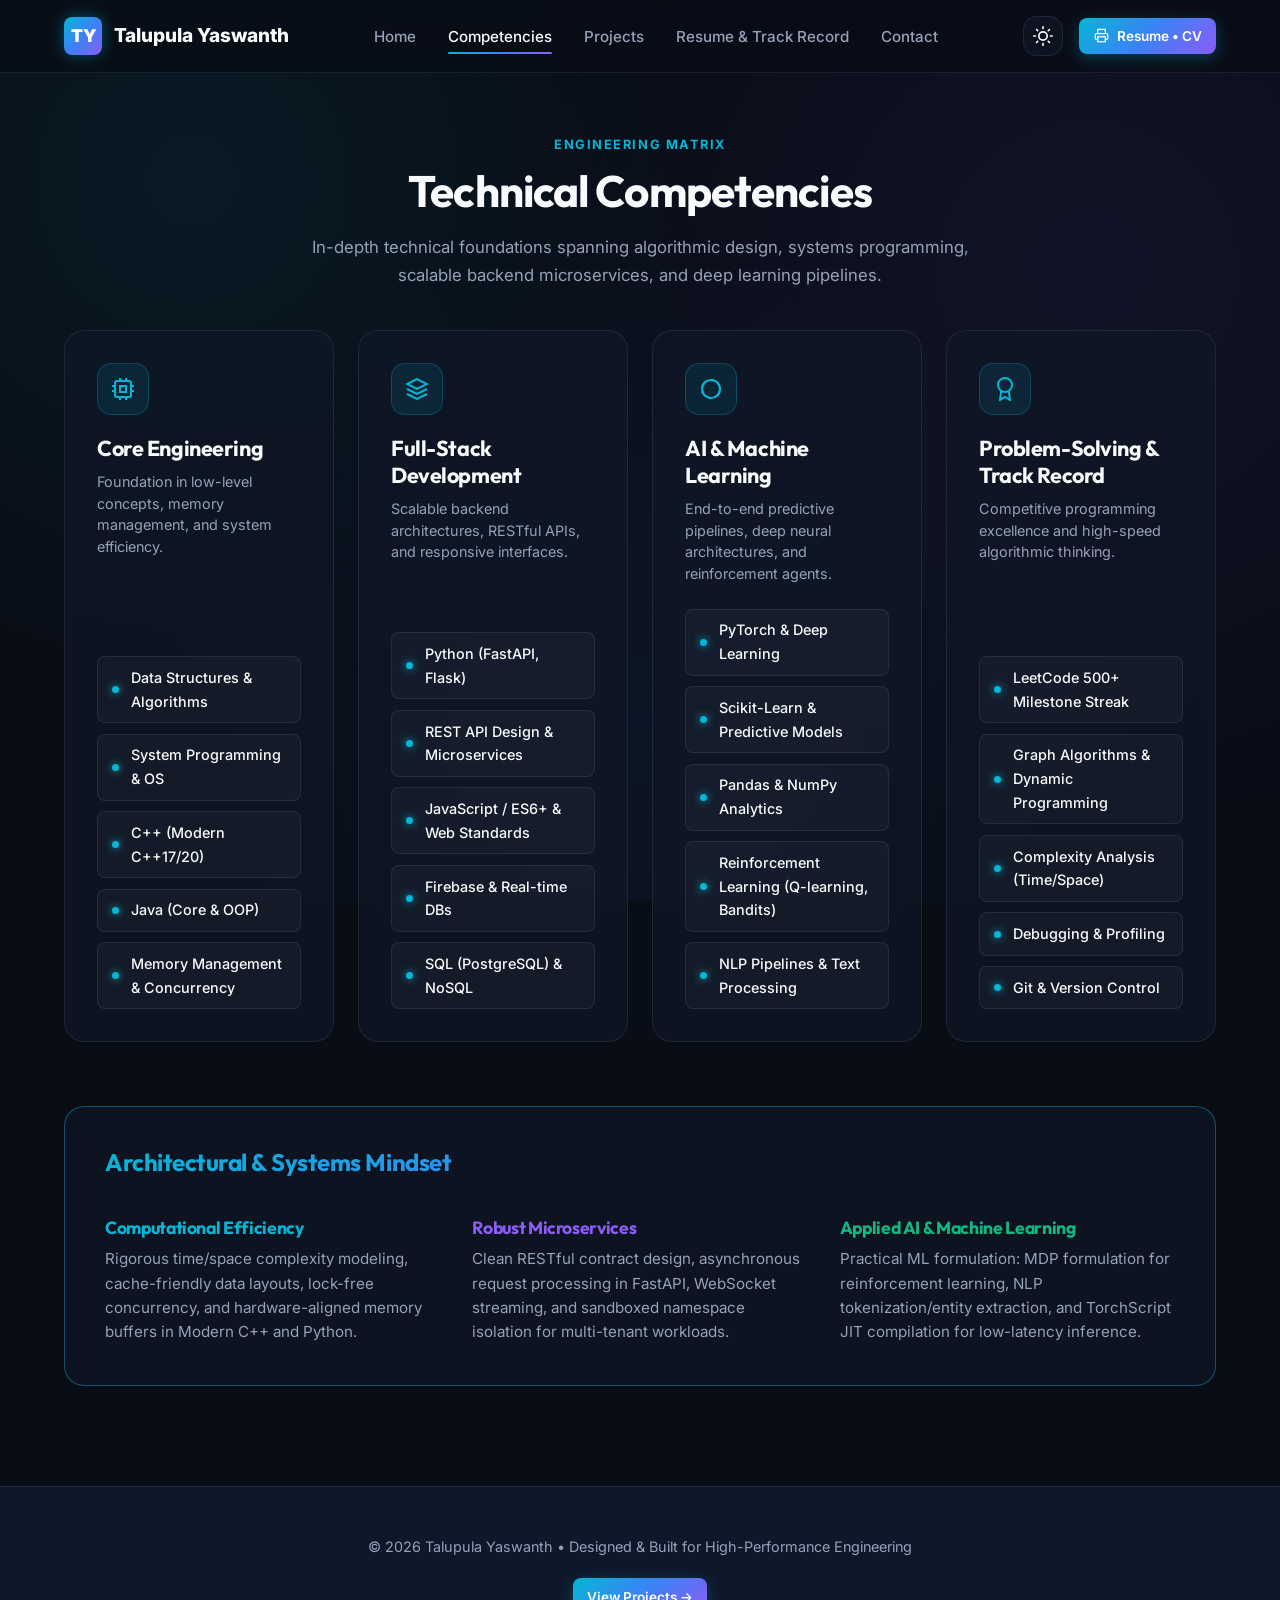
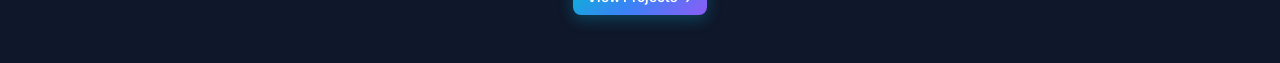
==== competencies.html @ a227fcb3 "Initial commit: Talupula Yaswanth interactive portfolio & Web CV" ====
<!DOCTYPE html>
<html lang="en" data-theme="dark">
<head>
  <meta charset="UTF-8">
  <meta name="viewport" content="width=device-width, initial-scale=1.0">
  <title>Talupula Yaswanth | Technical Competencies & Skills Matrix</title>
  <meta name="description" content="Technical competencies of Talupula Yaswanth: Core Engineering, Full-Stack Development, AI & Machine Learning, and Algorithmic Problem Solving.">
  
  <!-- Fonts -->
  <link rel="preconnect" href="https://fonts.googleapis.com">
  <link rel="preconnect" href="https://fonts.gstatic.com" crossorigin>
  <link href="https://fonts.googleapis.com/css2?family=Inter:wght@300;400;500;600;700&family=JetBrains+Mono:wght@400;500;600&family=Outfit:wght@500;600;700;800;900&display=swap" rel="stylesheet">

  <link rel="stylesheet" href="css/style.css?v=3">
  <link rel="stylesheet" href="css/print.css">

  <script>
    (function() {
      const theme = localStorage.getItem('portfolio_theme') || 'dark';
      document.documentElement.setAttribute('data-theme', theme);
    })();
  </script>
</head>
<body>
  <div class="ambient-bg" aria-hidden="true"></div>

  <!-- Navbar -->
  <header class="navbar">
    <div class="container nav-container">
      <a href="index.html" class="nav-logo" aria-label="Talupula Yaswanth Portfolio Home">
        <div class="nav-logo-badge">TY</div>
        <span>Talupula Yaswanth</span>
      </a>

      <nav>
        <ul class="nav-links">
          <li><a href="index.html" class="nav-link">Home</a></li>
          <li><a href="competencies.html" class="nav-link active">Competencies</a></li>
          <li><a href="projects.html" class="nav-link">Projects</a></li>
          <li><a href="resume.html" class="nav-link">Resume & Track Record</a></li>
          <li><a href="contact.html" class="nav-link">Contact</a></li>
        </ul>
      </nav>

      <div class="nav-actions">
        <button id="theme-toggle" class="icon-btn" aria-label="Toggle Dark/Light Mode" title="Toggle Theme">
          <svg width="20" height="20" viewBox="0 0 24 24" fill="none" stroke="currentColor" stroke-width="2">
            <circle cx="12" cy="12" r="5"></circle>
            <line x1="12" y1="1" x2="12" y2="3"></line>
            <line x1="12" y1="21" x2="12" y2="23"></line>
            <line x1="4.22" y1="4.22" x2="5.64" y2="5.64"></line>
            <line x1="18.36" y1="18.36" x2="19.78" y2="19.78"></line>
            <line x1="1" y1="12" x2="3" y2="12"></line>
            <line x1="21" y1="12" x2="23" y2="12"></line>
            <line x1="4.22" y1="19.78" x2="5.64" y2="18.36"></line>
            <line x1="18.36" y1="5.64" x2="19.78" y2="4.22"></line>
          </svg>
        </button>

        <a href="resume.html" class="btn btn-primary btn-sm" title="View & Print ATS Resume">
          <svg width="15" height="15" viewBox="0 0 24 24" fill="none" stroke="currentColor" stroke-width="2">
            <polyline points="6 9 6 2 18 2 18 9"></polyline>
            <path d="M6 18H4a2 2 0 0 1-2-2v-5a2 2 0 0 1 2-2h16a2 2 0 0 1 2 2v5a2 2 0 0 1-2 2h-2"></path>
            <rect x="6" y="14" width="12" height="8"></rect>
          </svg>
          <span>Resume &bull; CV</span>
        </a>

        <button id="mobile-menu-toggle" class="icon-btn mobile-toggle" aria-label="Open Navigation Menu">
          <svg width="20" height="20" viewBox="0 0 24 24" fill="none" stroke="currentColor" stroke-width="2">
            <line x1="3" y1="12" x2="21" y2="12"></line>
            <line x1="3" y1="6" x2="21" y2="6"></line>
            <line x1="3" y1="18" x2="21" y2="18"></line>
          </svg>
        </button>
      </div>
    </div>
  </header>

  <main class="page-main">
    <!-- Header Banner -->
    <section class="page-header-section">
      <div class="container">
        <span class="section-tag">Engineering Matrix</span>
        <h1 class="section-title">Technical Competencies</h1>
        <p class="section-desc" style="max-width: 680px; margin: 0 auto;">
          In-depth technical foundations spanning algorithmic design, systems programming, scalable backend microservices, and deep learning pipelines.
        </p>
      </div>
    </section>

    <!-- Competencies Grid -->
    <section class="container">
      <div id="competencies-container" class="competencies-grid">
        <!-- Rendered by app.js -->
      </div>

      <!-- Additional Technical Depth Highlights -->
      <div style="margin-top: 4rem;">
        <div class="comp-card" style="border-color: var(--border-glow); padding: 2.5rem;">
          <h3 style="font-size: 1.5rem; margin-bottom: 1rem;" class="text-gradient">Architectural & Systems Mindset</h3>
          <div style="display: grid; grid-template-columns: repeat(auto-fit, minmax(280px, 1fr)); gap: 2rem; margin-top: 1.5rem;">
            <div>
              <h4 style="font-size: 1.1rem; margin-bottom: 0.5rem; color: var(--accent-cyan);">Computational Efficiency</h4>
              <p style="color: var(--text-muted); font-size: 0.95rem; line-height: 1.6;">
                Rigorous time/space complexity modeling, cache-friendly data layouts, lock-free concurrency, and hardware-aligned memory buffers in Modern C++ and Python.
              </p>
            </div>
            <div>
              <h4 style="font-size: 1.1rem; margin-bottom: 0.5rem; color: var(--accent-purple);">Robust Microservices</h4>
              <p style="color: var(--text-muted); font-size: 0.95rem; line-height: 1.6;">
                Clean RESTful contract design, asynchronous request processing in FastAPI, WebSocket streaming, and sandboxed namespace isolation for multi-tenant workloads.
              </p>
            </div>
            <div>
              <h4 style="font-size: 1.1rem; margin-bottom: 0.5rem; color: var(--accent-emerald);">Applied AI & Machine Learning</h4>
              <p style="color: var(--text-muted); font-size: 0.95rem; line-height: 1.6;">
                Practical ML formulation: MDP formulation for reinforcement learning, NLP tokenization/entity extraction, and TorchScript JIT compilation for low-latency inference.
              </p>
            </div>
          </div>
        </div>
      </div>
    </section>
  </main>

  <footer class="footer">
    <div class="container footer-content">
      <p>&copy; 2026 Talupula Yaswanth &bull; Designed & Built for High-Performance Engineering</p>
      <div style="display: flex; gap: 1rem;">
        <a href="projects.html" class="btn btn-primary btn-sm">View Projects &rarr;</a>
      </div>
    </div>
  </footer>

  <script src="js/data.js"></script>
  <script src="js/app.js?v=3"></script>
</body>
</html>
---- css/style.css ----
/* ==========================================================================
   Interactive Portfolio & Web CV Design System
   Modern Glassmorphism & High-Performance Aesthetics
   ========================================================================== */

:root {
  /* Dark Theme Palette (Default) */
  --bg-primary: #090d16;
  --bg-secondary: #0f172a;
  --bg-card: rgba(17, 24, 39, 0.7);
  --bg-card-hover: rgba(30, 41, 59, 0.85);
  --bg-glass: rgba(255, 255, 255, 0.03);
  --border-subtle: rgba(255, 255, 255, 0.08);
  --border-glow: rgba(56, 189, 248, 0.35);

  --text-main: #f8fafc;
  --text-muted: #94a3b8;
  --text-dim: #64748b;

  --accent-cyan: #06b6d4;
  --accent-blue: #3b82f6;
  --accent-purple: #8b5cf6;
  --accent-emerald: #10b981;
  --accent-amber: #f59e0b;

  --gradient-brand: linear-gradient(135deg, #06b6d4 0%, #3b82f6 50%, #8b5cf6 100%);
  --gradient-glow: radial-gradient(circle at 50% 0%, rgba(59, 130, 246, 0.15), transparent 70%);
  --gradient-card: linear-gradient(180deg, rgba(255, 255, 255, 0.05) 0%, rgba(255, 255, 255, 0.01) 100%);

  --shadow-sm: 0 4px 6px -1px rgba(0, 0, 0, 0.3);
  --shadow-lg: 0 20px 25px -5px rgba(0, 0, 0, 0.5), 0 8px 10px -6px rgba(0, 0, 0, 0.4);
  --shadow-glow: 0 0 25px rgba(6, 182, 212, 0.2);

  --radius-sm: 8px;
  --radius-md: 14px;
  --radius-lg: 20px;
  --radius-full: 9999px;

  --font-heading: 'Outfit', -apple-system, BlinkMacSystemFont, 'Segoe UI', Roboto, sans-serif;
  --font-body: 'Inter', -apple-system, BlinkMacSystemFont, 'Segoe UI', Roboto, sans-serif;
  --font-mono: 'JetBrains Mono', 'Fira Code', monospace;

  --transition-fast: 0.2s cubic-bezier(0.4, 0, 0.2, 1);
  --transition-normal: 0.3s cubic-bezier(0.4, 0, 0.2, 1);
  --transition-slow: 0.5s cubic-bezier(0.16, 1, 0.3, 1);
}

/* Light Theme Overrides (High-Contrast & Polished Aesthetics) */
[data-theme="light"] {
  --bg-primary: #f8fafc;
  --bg-secondary: #ffffff;
  --bg-card: rgba(255, 255, 255, 0.95);
  --bg-card-hover: #ffffff;
  --bg-glass: rgba(15, 23, 42, 0.03);
  --border-subtle: rgba(15, 23, 42, 0.1);
  --border-glow: rgba(37, 99, 235, 0.35);

  --text-main: #0f172a;
  --text-muted: #334155;
  --text-dim: #64748b;

  --accent-cyan: #0284c7;
  --accent-blue: #2563eb;
  --accent-purple: #7c3aed;
  --accent-emerald: #047857;
  --accent-amber: #b45309;

  --gradient-brand: linear-gradient(135deg, #0284c7 0%, #2563eb 50%, #7c3aed 100%);
  --gradient-glow: radial-gradient(circle at 50% 0%, rgba(37, 99, 235, 0.08), transparent 70%);
  --gradient-card: linear-gradient(180deg, rgba(255, 255, 255, 0.98) 0%, rgba(248, 250, 252, 0.9) 100%);

  --shadow-sm: 0 2px 4px rgba(15, 23, 42, 0.06);
  --shadow-lg: 0 16px 24px -4px rgba(15, 23, 42, 0.08), 0 6px 10px -4px rgba(15, 23, 42, 0.04);
  --shadow-glow: 0 0 20px rgba(37, 99, 235, 0.18);
}

[data-theme="light"] .ambient-bg {
  background: 
    radial-gradient(circle at 15% 20%, rgba(2, 132, 199, 0.06) 0%, transparent 40%),
    radial-gradient(circle at 85% 30%, rgba(124, 58, 237, 0.06) 0%, transparent 45%),
    radial-gradient(circle at 50% 80%, rgba(37, 99, 235, 0.05) 0%, transparent 50%);
}

[data-theme="light"] .terminal-card {
  background: #ffffff;
  border: 1px solid #cbd5e1;
  box-shadow: 0 10px 25px -3px rgba(15, 23, 42, 0.08), 0 4px 6px -2px rgba(15, 23, 42, 0.04);
}

[data-theme="light"] .terminal-header {
  background: #f1f5f9;
  border-bottom: 1px solid #e2e8f0;
}

[data-theme="light"] .terminal-title {
  color: #475569;
  font-weight: 600;
}

[data-theme="light"] .terminal-body {
  color: #0f172a;
}

[data-theme="light"] .code-line {
  color: #0f172a;
}

[data-theme="light"] .code-key {
  color: #7c3aed;
  font-weight: 700;
}

[data-theme="light"] .code-str {
  color: #059669;
  font-weight: 600;
}

[data-theme="light"] .code-num {
  color: #d97706;
  font-weight: 700;
}

[data-theme="light"] .code-bracket {
  color: #475569;
  font-weight: 600;
}

[data-theme="light"] .terminal-metric-row {
  border-top: 1px dashed #cbd5e1;
}

[data-theme="light"] .metric-item {
  background: #f8fafc;
  border: 1px solid #e2e8f0;
}

[data-theme="light"] .metric-val {
  color: #0284c7;
  font-weight: 800;
}

[data-theme="light"] .metric-lbl {
  color: #475569;
  font-weight: 600;
}

[data-theme="light"] .skill-progress-bg {
  background: rgba(15, 23, 42, 0.08);
}

[data-theme="light"] .tech-tag {
  background: rgba(15, 23, 42, 0.05);
  border-color: rgba(15, 23, 42, 0.1);
  color: #334155;
}

[data-theme="light"] .achievement-stat {
  background: rgba(180, 83, 9, 0.08);
  border-color: rgba(180, 83, 9, 0.2);
}

[data-theme="light"] .badge-status {
  background: rgba(4, 120, 87, 0.1);
  border-color: rgba(4, 120, 87, 0.25);
  color: #047857;
}

[data-theme="light"] .social-pill {
  background: #ffffff;
  border-color: rgba(15, 23, 42, 0.12);
  color: #334155;
}

[data-theme="light"] .project-metrics-strip {
  background: #f8fafc;
  border-color: rgba(15, 23, 42, 0.08);
}

[data-theme="light"] .comp-card,
[data-theme="light"] .project-card,
[data-theme="light"] .achievement-card,
[data-theme="light"] .timeline-card {
  box-shadow: 0 4px 12px rgba(15, 23, 42, 0.05);
}

/* Base Styles */
*, *::before, *::after {
  box-sizing: border-box;
  margin: 0;
  padding: 0;
}

html {
  scroll-behavior: smooth;
  font-size: 16px;
}

body {
  font-family: var(--font-body);
  background-color: var(--bg-primary);
  color: var(--text-main);
  line-height: 1.65;
  overflow-x: hidden;
  transition: background-color var(--transition-normal), color var(--transition-normal);
  position: relative;
  min-height: 100vh;
}

/* Ambient Background Canvas / Mesh */
.ambient-bg {
  position: fixed;
  inset: 0;
  pointer-events: none;
  z-index: 0;
  background: 
    radial-gradient(circle at 15% 20%, rgba(6, 182, 212, 0.08) 0%, transparent 40%),
    radial-gradient(circle at 85% 30%, rgba(139, 92, 246, 0.08) 0%, transparent 45%),
    radial-gradient(circle at 50% 80%, rgba(59, 130, 246, 0.07) 0%, transparent 50%);
  transition: opacity var(--transition-normal);
}

.container {
  width: 100%;
  max-width: 1200px;
  margin: 0 auto;
  padding: 0 1.5rem;
  position: relative;
  z-index: 1;
}

/* Typography */
h1, h2, h3, h4, .brand-font {
  font-family: var(--font-heading);
  font-weight: 700;
  line-height: 1.25;
  letter-spacing: -0.02em;
}

.text-gradient {
  background: var(--gradient-brand);
  -webkit-background-clip: text;
  -webkit-text-fill-color: transparent;
  background-clip: text;
}

/* Header & Navigation */
.navbar {
  position: fixed;
  top: 0;
  left: 0;
  right: 0;
  z-index: 100;
  background: rgba(9, 13, 22, 0.75);
  backdrop-filter: blur(16px);
  -webkit-backdrop-filter: blur(16px);
  border-bottom: 1px solid var(--border-subtle);
  transition: all var(--transition-normal);
}

[data-theme="light"] .navbar {
  background: rgba(248, 250, 252, 0.85);
}

.nav-container {
  display: flex;
  align-items: center;
  justify-content: space-between;
  height: 72px;
}

.nav-logo {
  display: flex;
  align-items: center;
  gap: 0.75rem;
  text-decoration: none;
  color: var(--text-main);
  font-size: 1.2rem;
  font-weight: 800;
}

.nav-logo-badge {
  width: 38px;
  height: 38px;
  border-radius: var(--radius-sm);
  background: var(--gradient-brand);
  display: flex;
  align-items: center;
  justify-content: center;
  color: #ffffff;
  font-weight: 900;
  font-size: 1.1rem;
  box-shadow: 0 0 15px rgba(6, 182, 212, 0.4);
}

.nav-links {
  display: flex;
  align-items: center;
  list-style: none;
  gap: 2rem;
}

.nav-link {
  text-decoration: none;
  color: var(--text-muted);
  font-size: 0.95rem;
  font-weight: 500;
  transition: color var(--transition-fast);
  position: relative;
  padding: 0.5rem 0;
}

.nav-link:hover, .nav-link.active {
  color: var(--text-main);
}

.nav-link.active::after {
  content: '';
  position: absolute;
  bottom: 0;
  left: 0;
  right: 0;
  height: 2px;
  background: var(--gradient-brand);
  border-radius: var(--radius-full);
}

.nav-actions {
  display: flex;
  align-items: center;
  gap: 1rem;
}

.icon-btn {
  width: 40px;
  height: 40px;
  border-radius: var(--radius-md);
  border: 1px solid var(--border-subtle);
  background: var(--bg-card);
  color: var(--text-main);
  display: flex;
  align-items: center;
  justify-content: center;
  cursor: pointer;
  transition: all var(--transition-fast);
}

.icon-btn:hover {
  border-color: var(--accent-cyan);
  box-shadow: var(--shadow-glow);
  transform: translateY(-2px);
}

.btn {
  display: inline-flex;
  align-items: center;
  justify-content: center;
  gap: 0.5rem;
  padding: 0.65rem 1.35rem;
  border-radius: var(--radius-md);
  font-size: 0.92rem;
  font-weight: 600;
  text-decoration: none;
  cursor: pointer;
  transition: all var(--transition-normal);
  border: none;
  font-family: var(--font-body);
}

.btn-primary {
  background: var(--gradient-brand);
  color: #ffffff;
  box-shadow: 0 4px 15px rgba(6, 182, 212, 0.3);
}

.btn-primary:hover {
  transform: translateY(-2px);
  box-shadow: 0 6px 20px rgba(6, 182, 212, 0.5);
}

.btn-secondary {
  background: var(--bg-card);
  color: var(--text-main);
  border: 1px solid var(--border-subtle);
}

.btn-secondary:hover {
  background: var(--bg-card-hover);
  border-color: var(--border-glow);
  transform: translateY(-2px);
}

.btn-sm {
  padding: 0.45rem 0.9rem;
  font-size: 0.85rem;
  border-radius: var(--radius-sm);
}

.mobile-toggle {
  display: none;
}

/* Hero Section */
.hero-section {
  padding-top: 140px;
  padding-bottom: 80px;
  min-height: 85vh;
  display: flex;
  align-items: center;
}

/* Dedicated Subpage Header */
.page-header-section {
  padding-top: 130px;
  padding-bottom: 40px;
  text-align: center;
}

.page-main {
  padding-bottom: 100px;
  min-height: 60vh;
}

.hero-grid {
  display: block;
  max-width: 900px;
  margin: 0 auto;
}

.hero-content {
  width: 100%;
}

.badge-status {
  display: inline-flex;
  align-items: center;
  gap: 0.5rem;
  padding: 0.4rem 0.9rem;
  border-radius: var(--radius-full);
  background: rgba(16, 185, 129, 0.12);
  border: 1px solid rgba(16, 185, 129, 0.3);
  color: var(--accent-emerald);
  font-size: 0.85rem;
  font-weight: 600;
  margin-bottom: 1.25rem;
}

.status-dot {
  width: 8px;
  height: 8px;
  border-radius: 50%;
  background-color: var(--accent-emerald);
  box-shadow: 0 0 10px var(--accent-emerald);
  animation: pulse-dot 2s infinite;
}

@keyframes pulse-dot {
  0%, 100% { opacity: 1; transform: scale(1); }
  50% { opacity: 0.4; transform: scale(0.85); }
}

.hero-title {
  font-size: clamp(2.4rem, 5vw, 3.8rem);
  line-height: 1.15;
  margin-bottom: 1rem;
}

.hero-subtitle {
  font-size: clamp(1.1rem, 2vw, 1.4rem);
  font-weight: 500;
  color: var(--accent-cyan);
  margin-bottom: 1.5rem;
}

.hero-bio {
  font-size: 1.05rem;
  color: var(--text-muted);
  line-height: 1.8;
  margin-bottom: 2rem;
}

.hero-actions {
  display: flex;
  flex-wrap: wrap;
  gap: 1rem;
  margin-bottom: 2.5rem;
}

.hero-socials {
  display: flex;
  align-items: center;
  gap: 1rem;
}

.social-pill {
  display: inline-flex;
  align-items: center;
  gap: 0.5rem;
  padding: 0.4rem 0.9rem;
  border-radius: var(--radius-full);
  border: 1px solid var(--border-subtle);
  background: var(--bg-card);
  color: var(--text-muted);
  text-decoration: none;
  font-size: 0.85rem;
  font-weight: 500;
  transition: all var(--transition-fast);
}

.social-pill:hover {
  color: var(--text-main);
  border-color: var(--accent-cyan);
  transform: translateY(-2px);
  box-shadow: var(--shadow-glow);
}

/* Hero Visual / Terminal Card */
.terminal-card {
  background: var(--bg-card);
  border: 1px solid var(--border-subtle);
  border-radius: var(--radius-lg);
  overflow: hidden;
  box-shadow: var(--shadow-lg);
  backdrop-filter: blur(12px);
  transition: all var(--transition-normal);
  position: relative;
}

.terminal-card:hover {
  border-color: var(--border-glow);
  box-shadow: var(--shadow-glow);
}

.terminal-header {
  display: flex;
  align-items: center;
  justify-content: space-between;
  padding: 0.85rem 1.25rem;
  background: rgba(0, 0, 0, 0.25);
  border-bottom: 1px solid var(--border-subtle);
}

.terminal-dots {
  display: flex;
  gap: 6px;
}

.dot {
  width: 11px;
  height: 11px;
  border-radius: 50%;
}
.dot-red { background: #ef4444; }
.dot-yellow { background: #f59e0b; }
.dot-green { background: #10b981; }

.terminal-title {
  font-size: 0.8rem;
  font-family: var(--font-mono);
  color: var(--text-dim);
}

.terminal-body {
  padding: 1.5rem;
  font-family: var(--font-mono);
  font-size: 0.88rem;
  color: var(--text-main);
}

.code-line {
  margin-bottom: 0.6rem;
  display: flex;
  flex-wrap: wrap;
  gap: 0.5rem;
  color: var(--text-main);
}

.code-key { color: var(--accent-purple); font-weight: 600; }
.code-str { color: var(--accent-emerald); font-weight: 500; }
.code-num { color: var(--accent-amber); font-weight: 600; }
.code-bracket { color: var(--text-dim); }

.terminal-metric-row {
  margin-top: 1.25rem;
  padding-top: 1.25rem;
  border-top: 1px dashed var(--border-subtle);
  display: grid;
  grid-template-columns: repeat(3, 1fr);
  gap: 0.75rem;
  text-align: center;
}

.metric-item {
  background: var(--bg-glass);
  padding: 0.65rem;
  border-radius: var(--radius-sm);
  border: 1px solid var(--border-subtle);
}

.metric-val {
  display: block;
  font-size: 1.25rem;
  font-weight: 700;
  color: var(--accent-cyan);
  font-family: var(--font-heading);
}

.metric-lbl {
  font-size: 0.75rem;
  color: var(--text-dim);
}

/* Section Common Layout */
.section {
  padding: 100px 0;
  position: relative;
}

.section-header {
  text-align: center;
  max-width: 650px;
  margin: 0 auto 3.5rem auto;
}

.section-tag {
  display: inline-block;
  font-size: 0.8rem;
  text-transform: uppercase;
  letter-spacing: 0.12em;
  color: var(--accent-cyan);
  font-weight: 700;
  margin-bottom: 0.5rem;
}

.section-title {
  font-size: clamp(2rem, 3.5vw, 2.75rem);
  margin-bottom: 1rem;
}

.section-desc {
  color: var(--text-muted);
  font-size: 1.05rem;
}

/* Competencies Matrix */
.competencies-grid {
  display: grid;
  grid-template-columns: repeat(auto-fit, minmax(270px, 1fr));
  gap: 1.5rem;
}

.comp-card {
  background: var(--bg-card);
  border: 1px solid var(--border-subtle);
  border-radius: var(--radius-lg);
  padding: 2rem;
  backdrop-filter: blur(12px);
  transition: all var(--transition-normal);
  display: flex;
  flex-direction: column;
}

.comp-card:hover {
  transform: translateY(-5px);
  border-color: var(--border-glow);
  box-shadow: var(--shadow-glow);
}

.comp-icon-wrapper {
  width: 52px;
  height: 52px;
  border-radius: var(--radius-md);
  background: rgba(6, 182, 212, 0.1);
  border: 1px solid rgba(6, 182, 212, 0.25);
  color: var(--accent-cyan);
  display: flex;
  align-items: center;
  justify-content: center;
  margin-bottom: 1.25rem;
}

.comp-title {
  font-size: 1.35rem;
  margin-bottom: 0.6rem;
}

.comp-desc {
  font-size: 0.9rem;
  color: var(--text-muted);
  margin-bottom: 1.5rem;
  line-height: 1.5;
}

.skills-list {
  display: flex;
  flex-direction: column;
  gap: 0.65rem;
  margin-top: auto;
}

.skill-pill-item {
  display: flex;
  align-items: center;
  gap: 0.75rem;
  padding: 0.55rem 0.85rem;
  background: rgba(255, 255, 255, 0.03);
  border: 1px solid var(--border-subtle);
  border-radius: var(--radius-sm);
  transition: all var(--transition-fast);
}

[data-theme="light"] .skill-pill-item {
  background: #f8fafc;
  border-color: rgba(15, 23, 42, 0.08);
}

.skill-pill-item:hover {
  border-color: var(--accent-cyan);
  background: rgba(6, 182, 212, 0.06);
  transform: translateX(4px);
}

[data-theme="light"] .skill-pill-item:hover {
  background: rgba(2, 132, 199, 0.06);
}

.skill-dot {
  width: 7px;
  height: 7px;
  min-width: 7px;
  border-radius: 50%;
  background: var(--accent-cyan);
  box-shadow: 0 0 8px var(--accent-cyan);
}

.skill-name {
  font-size: 0.9rem;
  font-weight: 500;
  color: var(--text-main);
}

/* Projects Showcase */
.filter-tabs {
  display: flex;
  justify-content: center;
  flex-wrap: wrap;
  gap: 0.65rem;
  margin-bottom: 3rem;
}

.filter-btn {
  padding: 0.55rem 1.25rem;
  border-radius: var(--radius-full);
  background: var(--bg-card);
  border: 1px solid var(--border-subtle);
  color: var(--text-muted);
  font-size: 0.9rem;
  font-weight: 600;
  cursor: pointer;
  transition: all var(--transition-fast);
}

.filter-btn:hover, .filter-btn.active {
  background: var(--accent-cyan);
  color: #ffffff;
  border-color: var(--accent-cyan);
  box-shadow: 0 0 15px rgba(6, 182, 212, 0.35);
}

.projects-grid {
  display: grid;
  grid-template-columns: repeat(auto-fill, minmax(350px, 1fr));
  gap: 2rem;
}

.project-card {
  background: var(--bg-card);
  border: 1px solid var(--border-subtle);
  border-radius: var(--radius-lg);
  padding: 2rem;
  display: flex;
  flex-direction: column;
  backdrop-filter: blur(12px);
  transition: all var(--transition-normal);
  position: relative;
  overflow: hidden;
}

.project-card::before {
  content: '';
  position: absolute;
  top: 0;
  left: 0;
  right: 0;
  height: 3px;
  background: var(--gradient-brand);
  opacity: 0;
  transition: opacity var(--transition-normal);
}

.project-card:hover {
  transform: translateY(-6px);
  border-color: var(--border-glow);
  box-shadow: var(--shadow-glow);
}

.project-card:hover::before {
  opacity: 1;
}

.project-badge {
  display: inline-block;
  align-self: flex-start;
  padding: 0.25rem 0.75rem;
  border-radius: var(--radius-full);
  background: rgba(59, 130, 246, 0.15);
  color: var(--accent-blue);
  font-size: 0.75rem;
  font-weight: 700;
  text-transform: uppercase;
  letter-spacing: 0.05em;
  margin-bottom: 1rem;
}

.project-title {
  font-size: 1.4rem;
  margin-bottom: 0.75rem;
}

.project-desc {
  color: var(--text-muted);
  font-size: 0.95rem;
  line-height: 1.6;
  margin-bottom: 1.5rem;
  flex-grow: 1;
}

.project-metrics-strip {
  display: flex;
  gap: 0.75rem;
  margin-bottom: 1.5rem;
  padding: 0.75rem;
  background: var(--bg-glass);
  border-radius: var(--radius-md);
  border: 1px solid var(--border-subtle);
}

.metric-pill {
  flex: 1;
  text-align: center;
}

.metric-pill strong {
  display: block;
  color: var(--accent-cyan);
  font-size: 1.05rem;
  font-family: var(--font-heading);
}

.metric-pill span {
  font-size: 0.7rem;
  color: var(--text-dim);
  text-transform: uppercase;
}

.tech-tags {
  display: flex;
  flex-wrap: wrap;
  gap: 0.45rem;
  margin-bottom: 1.5rem;
}

.tech-tag {
  font-size: 0.75rem;
  padding: 0.25rem 0.6rem;
  border-radius: var(--radius-sm);
  background: rgba(255, 255, 255, 0.05);
  color: var(--text-muted);
  border: 1px solid var(--border-subtle);
  font-family: var(--font-mono);
}

.project-footer {
  display: flex;
  align-items: center;
  justify-content: space-between;
  padding-top: 1rem;
  border-top: 1px solid var(--border-subtle);
}

/* Problem Solving & Achievements Spotlight */
.achievements-grid {
  display: grid;
  grid-template-columns: repeat(auto-fit, minmax(320px, 1fr));
  gap: 1.75rem;
}

.achievement-card {
  background: var(--bg-card);
  border: 1px solid var(--border-subtle);
  border-radius: var(--radius-lg);
  padding: 2rem;
  display: flex;
  align-items: flex-start;
  gap: 1.25rem;
  backdrop-filter: blur(12px);
  transition: all var(--transition-normal);
}

.achievement-card:hover {
  transform: translateY(-4px);
  border-color: var(--accent-amber);
  box-shadow: 0 0 20px rgba(245, 158, 11, 0.2);
}

.achievement-icon {
  width: 48px;
  height: 48px;
  min-width: 48px;
  border-radius: var(--radius-md);
  background: rgba(245, 158, 11, 0.12);
  border: 1px solid rgba(245, 158, 11, 0.3);
  color: var(--accent-amber);
  display: flex;
  align-items: center;
  justify-content: center;
}

.achievement-content h4 {
  font-size: 1.2rem;
  margin-bottom: 0.35rem;
}

.achievement-category {
  font-size: 0.8rem;
  color: var(--accent-cyan);
  font-weight: 600;
  text-transform: uppercase;
  margin-bottom: 0.5rem;
  display: inline-block;
}

.achievement-desc {
  font-size: 0.9rem;
  color: var(--text-muted);
  line-height: 1.5;
  margin-bottom: 0.75rem;
}

.achievement-stat {
  display: inline-flex;
  align-items: center;
  gap: 0.4rem;
  padding: 0.25rem 0.75rem;
  border-radius: var(--radius-full);
  background: rgba(255, 255, 255, 0.05);
  border: 1px solid var(--border-subtle);
  color: var(--accent-amber);
  font-family: var(--font-mono);
  font-size: 0.85rem;
  font-weight: 700;
}

/* Timeline & Education */
.timeline {
  max-width: 750px;
  margin: 0 auto;
  position: relative;
  padding-left: 2rem;
}

.timeline::before {
  content: '';
  position: absolute;
  top: 0;
  bottom: 0;
  left: 7px;
  width: 2px;
  background: var(--border-subtle);
}

.timeline-item {
  position: relative;
  margin-bottom: 2.5rem;
}

.timeline-dot {
  position: absolute;
  left: -2rem;
  top: 6px;
  width: 16px;
  height: 16px;
  border-radius: 50%;
  background: var(--bg-primary);
  border: 3px solid var(--accent-cyan);
  box-shadow: 0 0 10px var(--accent-cyan);
}

.timeline-card {
  background: var(--bg-card);
  border: 1px solid var(--border-subtle);
  border-radius: var(--radius-md);
  padding: 1.5rem;
  box-shadow: var(--shadow-sm);
}

.timeline-duration {
  font-size: 0.8rem;
  color: var(--accent-cyan);
  font-family: var(--font-mono);
  margin-bottom: 0.4rem;
}

.timeline-title {
  font-size: 1.25rem;
  margin-bottom: 0.25rem;
}

.timeline-sub {
  font-size: 0.95rem;
  color: var(--text-muted);
  margin-bottom: 0.75rem;
}

.timeline-courses {
  font-size: 0.88rem;
  color: var(--text-dim);
  border-top: 1px dashed var(--border-subtle);
  padding-top: 0.75rem;
  margin-top: 0.75rem;
}

/* Interactive Modal */
.modal-overlay {
  position: fixed;
  inset: 0;
  background: rgba(0, 0, 0, 0.75);
  backdrop-filter: blur(8px);
  -webkit-backdrop-filter: blur(8px);
  z-index: 999;
  display: flex;
  align-items: center;
  justify-content: center;
  padding: 1.5rem;
  opacity: 0;
  pointer-events: none;
  transition: opacity var(--transition-normal);
}

.modal-overlay.active {
  opacity: 1;
  pointer-events: auto;
}

.modal-content {
  background: var(--bg-secondary);
  border: 1px solid var(--border-glow);
  border-radius: var(--radius-lg);
  max-width: 650px;
  width: 100%;
  max-height: 85vh;
  overflow-y: auto;
  padding: 2.25rem;
  box-shadow: var(--shadow-lg);
  position: relative;
  transform: translateY(20px);
  transition: transform var(--transition-normal);
}

.modal-overlay.active .modal-content {
  transform: translateY(0);
}

.modal-close {
  position: absolute;
  top: 1.25rem;
  right: 1.25rem;
  background: transparent;
  border: none;
  color: var(--text-muted);
  cursor: pointer;
  font-size: 1.5rem;
  transition: color var(--transition-fast);
}

.modal-close:hover {
  color: var(--text-main);
}

/* Print CV Container (Hidden in Web View, Revealed in @media print) */
#print-cv-view {
  display: none;
}

/* Footer */
.footer {
  border-top: 1px solid var(--border-subtle);
  padding: 3rem 0;
  background: var(--bg-secondary);
  text-align: center;
  color: var(--text-muted);
  font-size: 0.9rem;
}

.footer-content {
  display: flex;
  flex-direction: column;
  align-items: center;
  gap: 1.25rem;
}

/* Responsive Breakpoints */
@media (max-width: 968px) {
  .hero-grid {
    grid-template-columns: 1fr;
    gap: 2.5rem;
  }
  .terminal-card {
    order: -1;
  }
}

@media (max-width: 768px) {
  .nav-links {
    position: fixed;
    top: 72px;
    left: 0;
    right: 0;
    background: var(--bg-secondary);
    flex-direction: column;
    padding: 2rem;
    border-bottom: 1px solid var(--border-subtle);
    transform: translateY(-150%);
    transition: transform var(--transition-normal);
  }
  .nav-links.open {
    transform: translateY(0);
  }
  .mobile-toggle {
    display: flex;
  }
  .projects-grid {
    grid-template-columns: 1fr;
  }
}
---- css/print.css ----
/* ==========================================================================
   Print & PDF Resume Stylesheet (ATS-Compliant & Recruiter-Ready)
   Activates on window.print() or Ctrl+P
   ========================================================================== */

@media print {
  /* Reset and Hide Web-Only Elements */
  body, html {
    background: #ffffff !important;
    color: #111827 !important;
    font-size: 10.5pt !important;
    line-height: 1.35 !important;
    font-family: 'Inter', -apple-system, BlinkMacSystemFont, 'Segoe UI', Helvetica, Arial, sans-serif !important;
    margin: 0 !important;
    padding: 0 !important;
  }

  .ambient-bg,
  .navbar,
  .hero-section,
  #competencies,
  #projects,
  #achievements,
  #education,
  #contact,
  .footer,
  .modal-overlay,
  .filter-tabs,
  .icon-btn,
  .btn,
  .mobile-toggle {
    display: none !important;
  }

  /* Reveal Dedicated ATS Print CV View */
  #print-cv-view {
    display: block !important;
    width: 100% !important;
    max-width: 100% !important;
    margin: 0 auto !important;
    padding: 0.25in 0.4in !important;
    box-sizing: border-box !important;
  }

  @page {
    size: A4 portrait;
    margin: 0.35in 0.45in;
  }

  /* Print Header */
  .cv-print-header {
    text-align: center;
    border-bottom: 2pt solid #1e293b;
    padding-bottom: 8pt;
    margin-bottom: 10pt;
  }

  .cv-print-name {
    font-size: 19pt !important;
    font-weight: 800 !important;
    letter-spacing: -0.02em;
    color: #0f172a !important;
    margin-bottom: 3pt !important;
    text-transform: uppercase;
  }

  .cv-print-role {
    font-size: 11pt !important;
    font-weight: 600 !important;
    color: #334155 !important;
    margin-bottom: 4pt !important;
  }

  .cv-print-contacts {
    font-size: 9pt !important;
    color: #475569 !important;
    display: flex;
    justify-content: center;
    gap: 12pt;
    flex-wrap: wrap;
  }

  .cv-print-contacts a {
    color: #0f172a !important;
    text-decoration: none !important;
  }

  /* Section Styling */
  .cv-print-section {
    margin-bottom: 9pt !important;
    page-break-inside: avoid;
  }

  .cv-print-heading {
    font-size: 10.5pt !important;
    font-weight: 700 !important;
    text-transform: uppercase;
    letter-spacing: 0.06em;
    color: #0f172a !important;
    border-bottom: 1pt solid #cbd5e1;
    padding-bottom: 2pt;
    margin-bottom: 5pt;
  }

  .cv-print-summary {
    font-size: 9.5pt !important;
    color: #334155 !important;
    line-height: 1.4 !important;
    text-align: justify;
  }

  /* Competencies Grid */
  .cv-print-skills-table {
    width: 100%;
    border-collapse: collapse;
    font-size: 9pt !important;
  }

  .cv-print-skills-table td {
    padding: 2pt 0;
    vertical-align: top;
  }

  .cv-print-skills-table .skill-cat {
    font-weight: 700;
    color: #0f172a;
    width: 25%;
  }

  .cv-print-skills-table .skill-vals {
    color: #334155;
    width: 75%;
  }

  /* Projects in Print */
  .cv-print-item {
    margin-bottom: 6pt;
  }

  .cv-print-item-header {
    display: flex;
    justify-content: space-between;
    align-items: baseline;
    margin-bottom: 1pt;
  }

  .cv-print-item-title {
    font-size: 9.8pt !important;
    font-weight: 700 !important;
    color: #0f172a !important;
  }

  .cv-print-item-tech {
    font-size: 8.5pt !important;
    font-weight: 600 !important;
    color: #475569 !important;
    font-style: italic;
  }

  .cv-print-item-date {
    font-size: 8.5pt !important;
    color: #64748b !important;
  }

  .cv-print-item ul {
    margin: 2pt 0 0 14pt !important;
    padding: 0 !important;
  }

  .cv-print-item li {
    font-size: 8.8pt !important;
    color: #334155 !important;
    line-height: 1.35 !important;
    margin-bottom: 1.5pt;
  }

  /* Education */
  .cv-print-edu-row {
    display: flex;
    justify-content: space-between;
    font-size: 9.5pt !important;
    font-weight: 600;
    color: #0f172a;
  }

  .cv-print-edu-sub {
    font-size: 8.8pt !important;
    color: #475569;
    display: flex;
    justify-content: space-between;
  }
}
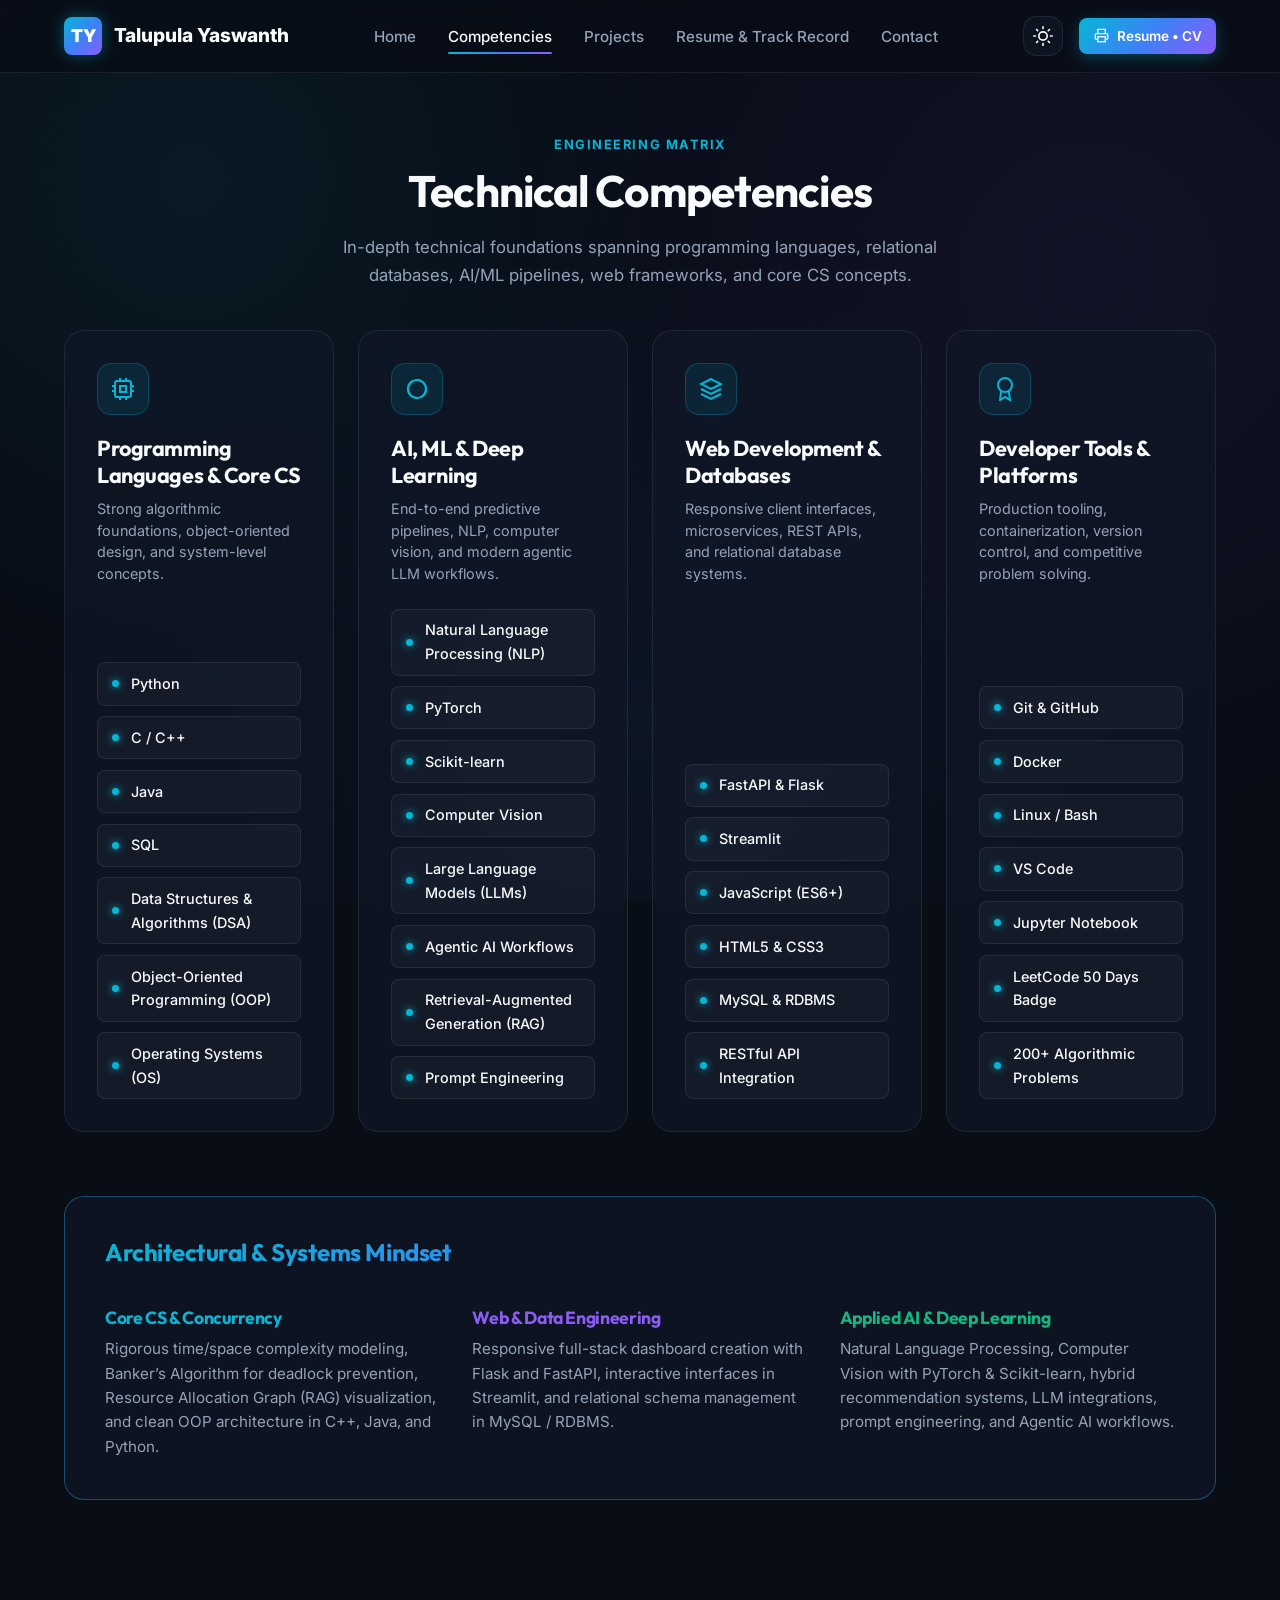
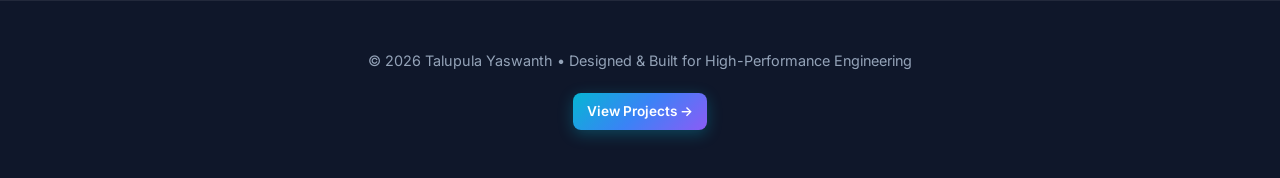
==== commit 803e1a0a: "Update portfolio and ATS resume data to match official resume" ====
--- a/competencies.html
+++ b/competencies.html
@@ -4,15 +4,15 @@
   <meta charset="UTF-8">
   <meta name="viewport" content="width=device-width, initial-scale=1.0">
   <title>Talupula Yaswanth | Technical Competencies & Skills Matrix</title>
-  <meta name="description" content="Technical competencies of Talupula Yaswanth: Core Engineering, Full-Stack Development, AI & Machine Learning, and Algorithmic Problem Solving.">
+  <meta name="description" content="Technical competencies of Talupula Yaswanth: Programming Languages, Databases & Storage, AI & Machine Learning, Web Development, and Core CS Concepts.">
   
   <!-- Fonts -->
   <link rel="preconnect" href="https://fonts.googleapis.com">
   <link rel="preconnect" href="https://fonts.gstatic.com" crossorigin>
   <link href="https://fonts.googleapis.com/css2?family=Inter:wght@300;400;500;600;700&family=JetBrains+Mono:wght@400;500;600&family=Outfit:wght@500;600;700;800;900&display=swap" rel="stylesheet">
 
-  <link rel="stylesheet" href="css/style.css?v=3">
-  <link rel="stylesheet" href="css/print.css">
+  <link rel="stylesheet" href="css/style.css?v=4">
+  <link rel="stylesheet" href="css/print.css?v=2">
 
   <script>
     (function() {
@@ -84,7 +84,7 @@
         <span class="section-tag">Engineering Matrix</span>
         <h1 class="section-title">Technical Competencies</h1>
         <p class="section-desc" style="max-width: 680px; margin: 0 auto;">
-          In-depth technical foundations spanning algorithmic design, systems programming, scalable backend microservices, and deep learning pipelines.
+          In-depth technical foundations spanning programming languages, relational databases, AI/ML pipelines, web frameworks, and core CS concepts.
         </p>
       </div>
     </section>
@@ -101,21 +101,21 @@
           <h3 style="font-size: 1.5rem; margin-bottom: 1rem;" class="text-gradient">Architectural & Systems Mindset</h3>
           <div style="display: grid; grid-template-columns: repeat(auto-fit, minmax(280px, 1fr)); gap: 2rem; margin-top: 1.5rem;">
             <div>
-              <h4 style="font-size: 1.1rem; margin-bottom: 0.5rem; color: var(--accent-cyan);">Computational Efficiency</h4>
+              <h4 style="font-size: 1.1rem; margin-bottom: 0.5rem; color: var(--accent-cyan);">Core CS & Concurrency</h4>
               <p style="color: var(--text-muted); font-size: 0.95rem; line-height: 1.6;">
-                Rigorous time/space complexity modeling, cache-friendly data layouts, lock-free concurrency, and hardware-aligned memory buffers in Modern C++ and Python.
+                Rigorous time/space complexity modeling, Banker’s Algorithm for deadlock prevention, Resource Allocation Graph (RAG) visualization, and clean OOP architecture in C++, Java, and Python.
               </p>
             </div>
             <div>
-              <h4 style="font-size: 1.1rem; margin-bottom: 0.5rem; color: var(--accent-purple);">Robust Microservices</h4>
+              <h4 style="font-size: 1.1rem; margin-bottom: 0.5rem; color: var(--accent-purple);">Web & Data Engineering</h4>
               <p style="color: var(--text-muted); font-size: 0.95rem; line-height: 1.6;">
-                Clean RESTful contract design, asynchronous request processing in FastAPI, WebSocket streaming, and sandboxed namespace isolation for multi-tenant workloads.
+                Responsive full-stack dashboard creation with Flask and FastAPI, interactive interfaces in Streamlit, and relational schema management in MySQL / RDBMS.
               </p>
             </div>
             <div>
-              <h4 style="font-size: 1.1rem; margin-bottom: 0.5rem; color: var(--accent-emerald);">Applied AI & Machine Learning</h4>
+              <h4 style="font-size: 1.1rem; margin-bottom: 0.5rem; color: var(--accent-emerald);">Applied AI & Deep Learning</h4>
               <p style="color: var(--text-muted); font-size: 0.95rem; line-height: 1.6;">
-                Practical ML formulation: MDP formulation for reinforcement learning, NLP tokenization/entity extraction, and TorchScript JIT compilation for low-latency inference.
+                Natural Language Processing, Computer Vision with PyTorch & Scikit-learn, hybrid recommendation systems, LLM integrations, prompt engineering, and Agentic AI workflows.
               </p>
             </div>
           </div>
@@ -134,6 +134,6 @@
   </footer>
 
   <script src="js/data.js"></script>
-  <script src="js/app.js?v=3"></script>
+  <script src="js/app.js?v=4"></script>
 </body>
 </html>
--- a/css/print.css
+++ b/css/print.css
@@ -1,5 +1,6 @@
 /* ==========================================================================
    Print & PDF Resume Stylesheet (ATS-Compliant & Recruiter-Ready)
+   Faithfully matches Talupula Yaswanth's Official 1-Page Resume Layout
    Activates on window.print() or Ctrl+P
    ========================================================================== */
 
@@ -8,16 +9,19 @@
   body, html {
     background: #ffffff !important;
     color: #111827 !important;
-    font-size: 10.5pt !important;
-    line-height: 1.35 !important;
+    font-size: 9.5pt !important;
+    line-height: 1.3 !important;
     font-family: 'Inter', -apple-system, BlinkMacSystemFont, 'Segoe UI', Helvetica, Arial, sans-serif !important;
     margin: 0 !important;
     padding: 0 !important;
+    -webkit-print-color-adjust: exact !important;
+    print-color-adjust: exact !important;
   }
 
   .ambient-bg,
   .navbar,
   .hero-section,
+  .page-header-section,
   #competencies,
   #projects,
   #achievements,
@@ -28,7 +32,9 @@
   .filter-tabs,
   .icon-btn,
   .btn,
-  .mobile-toggle {
+  .mobile-toggle,
+  .comp-card,
+  .page-main > section:not(#print-cv-view) {
     display: none !important;
   }
 
@@ -38,103 +44,103 @@
     width: 100% !important;
     max-width: 100% !important;
     margin: 0 auto !important;
-    padding: 0.25in 0.4in !important;
+    padding: 0.2in 0.35in !important;
     box-sizing: border-box !important;
   }
 
   @page {
     size: A4 portrait;
-    margin: 0.35in 0.45in;
-  }
-
-  /* Print Header */
+    margin: 0.25in 0.35in;
+  }
+
+  /* Print Header (Matches PDF Layout) */
   .cv-print-header {
-    text-align: center;
-    border-bottom: 2pt solid #1e293b;
-    padding-bottom: 8pt;
-    margin-bottom: 10pt;
+    margin-bottom: 8pt !important;
+  }
+
+  .cv-print-header-grid {
+    display: flex;
+    justify-content: space-between;
+    align-items: flex-start;
+  }
+
+  .cv-print-header-left {
+    text-align: left;
+  }
+
+  .cv-print-header-right {
+    text-align: right;
+    padding-top: 4pt;
   }
 
   .cv-print-name {
-    font-size: 19pt !important;
+    font-size: 17pt !important;
     font-weight: 800 !important;
-    letter-spacing: -0.02em;
-    color: #0f172a !important;
-    margin-bottom: 3pt !important;
+    letter-spacing: 0.02em;
+    color: #1e3a8a !important; /* Deep Blue header */
+    margin-bottom: 4pt !important;
     text-transform: uppercase;
   }
 
-  .cv-print-role {
-    font-size: 11pt !important;
-    font-weight: 600 !important;
+  .cv-print-contact-line {
+    font-size: 8.8pt !important;
     color: #334155 !important;
-    margin-bottom: 4pt !important;
-  }
-
-  .cv-print-contacts {
-    font-size: 9pt !important;
-    color: #475569 !important;
-    display: flex;
-    justify-content: center;
-    gap: 12pt;
-    flex-wrap: wrap;
-  }
-
-  .cv-print-contacts a {
-    color: #0f172a !important;
+    line-height: 1.4 !important;
+  }
+
+  .cv-print-contact-line .label {
+    font-weight: 700;
+    color: #0f172a;
+  }
+
+  .cv-print-contact-line a {
+    color: #1d4ed8 !important;
     text-decoration: none !important;
   }
 
   /* Section Styling */
   .cv-print-section {
-    margin-bottom: 9pt !important;
+    margin-bottom: 7pt !important;
     page-break-inside: avoid;
   }
 
   .cv-print-heading {
     font-size: 10.5pt !important;
-    font-weight: 700 !important;
+    font-weight: 800 !important;
     text-transform: uppercase;
-    letter-spacing: 0.06em;
-    color: #0f172a !important;
-    border-bottom: 1pt solid #cbd5e1;
-    padding-bottom: 2pt;
-    margin-bottom: 5pt;
-  }
-
-  .cv-print-summary {
-    font-size: 9.5pt !important;
-    color: #334155 !important;
-    line-height: 1.4 !important;
-    text-align: justify;
-  }
-
-  /* Competencies Grid */
+    letter-spacing: 0.04em;
+    color: #1d4ed8 !important; /* Vibrant royal blue */
+    border-bottom: 1.5pt solid #1d4ed8 !important;
+    padding-bottom: 1.5pt;
+    margin-bottom: 4pt;
+  }
+
+  /* Skills Table */
   .cv-print-skills-table {
     width: 100%;
     border-collapse: collapse;
-    font-size: 9pt !important;
+    font-size: 8.8pt !important;
   }
 
   .cv-print-skills-table td {
-    padding: 2pt 0;
+    padding: 1.2pt 0;
     vertical-align: top;
   }
 
   .cv-print-skills-table .skill-cat {
     font-weight: 700;
-    color: #0f172a;
-    width: 25%;
+    color: #1d4ed8;
+    width: 27%;
   }
 
   .cv-print-skills-table .skill-vals {
-    color: #334155;
-    width: 75%;
-  }
-
-  /* Projects in Print */
+    color: #111827;
+    width: 73%;
+  }
+
+  /* Projects */
   .cv-print-item {
-    margin-bottom: 6pt;
+    margin-bottom: 5pt;
   }
 
   .cv-print-item-header {
@@ -145,48 +151,104 @@
   }
 
   .cv-print-item-title {
-    font-size: 9.8pt !important;
+    font-size: 9.3pt !important;
     font-weight: 700 !important;
-    color: #0f172a !important;
-  }
-
-  .cv-print-item-tech {
-    font-size: 8.5pt !important;
-    font-weight: 600 !important;
+    color: #1d4ed8 !important;
+  }
+
+  .cv-print-link {
+    font-size: 8.5pt !important;
     color: #475569 !important;
+    text-decoration: none !important;
     font-style: italic;
-  }
-
-  .cv-print-item-date {
-    font-size: 8.5pt !important;
-    color: #64748b !important;
+    margin-left: 3pt;
+  }
+
+  .cv-print-date {
+    font-size: 8.5pt !important;
+    color: #334155 !important;
+    font-weight: 500;
+    white-space: nowrap;
   }
 
   .cv-print-item ul {
-    margin: 2pt 0 0 14pt !important;
+    margin: 1.5pt 0 1.5pt 14pt !important;
     padding: 0 !important;
   }
 
   .cv-print-item li {
-    font-size: 8.8pt !important;
-    color: #334155 !important;
+    font-size: 8.5pt !important;
+    color: #1f2937 !important;
+    line-height: 1.28 !important;
+    margin-bottom: 1pt;
+  }
+
+  .cv-print-tech-stack {
+    font-size: 8.3pt !important;
+    color: #111827 !important;
+    margin-top: 1pt;
+  }
+
+  .cv-print-tech-stack strong {
+    color: #1d4ed8;
+    font-weight: 700;
+  }
+
+  /* Certifications List */
+  .cv-print-certs-list {
+    margin-top: 2pt;
+  }
+
+  .cv-print-cert-item {
+    display: flex;
+    justify-content: space-between;
+    align-items: baseline;
+    font-size: 8.5pt !important;
+    color: #1f2937 !important;
     line-height: 1.35 !important;
     margin-bottom: 1.5pt;
   }
 
+  .cv-print-section ul {
+    margin: 1.5pt 0 1.5pt 14pt !important;
+    padding: 0 !important;
+  }
+
+  .cv-print-section li {
+    font-size: 8.5pt !important;
+    color: #1f2937 !important;
+    line-height: 1.28 !important;
+    margin-bottom: 1pt;
+  }
+
   /* Education */
+  .cv-print-edu-block {
+    margin-bottom: 3.5pt;
+  }
+
   .cv-print-edu-row {
     display: flex;
     justify-content: space-between;
-    font-size: 9.5pt !important;
-    font-weight: 600;
-    color: #0f172a;
+    font-size: 9pt !important;
+    font-weight: 700;
+    color: #1d4ed8;
+  }
+
+  .cv-print-edu-school {
+    color: #1d4ed8;
+  }
+
+  .cv-print-edu-loc {
+    color: #334155;
+    font-weight: 500;
+    font-size: 8.5pt;
   }
 
   .cv-print-edu-sub {
-    font-size: 8.8pt !important;
-    color: #475569;
-    display: flex;
-    justify-content: space-between;
+    font-size: 8.5pt !important;
+    color: #1f2937;
+    display: flex;
+    justify-content: space-between;
+    margin-top: 0.5pt;
   }
 }
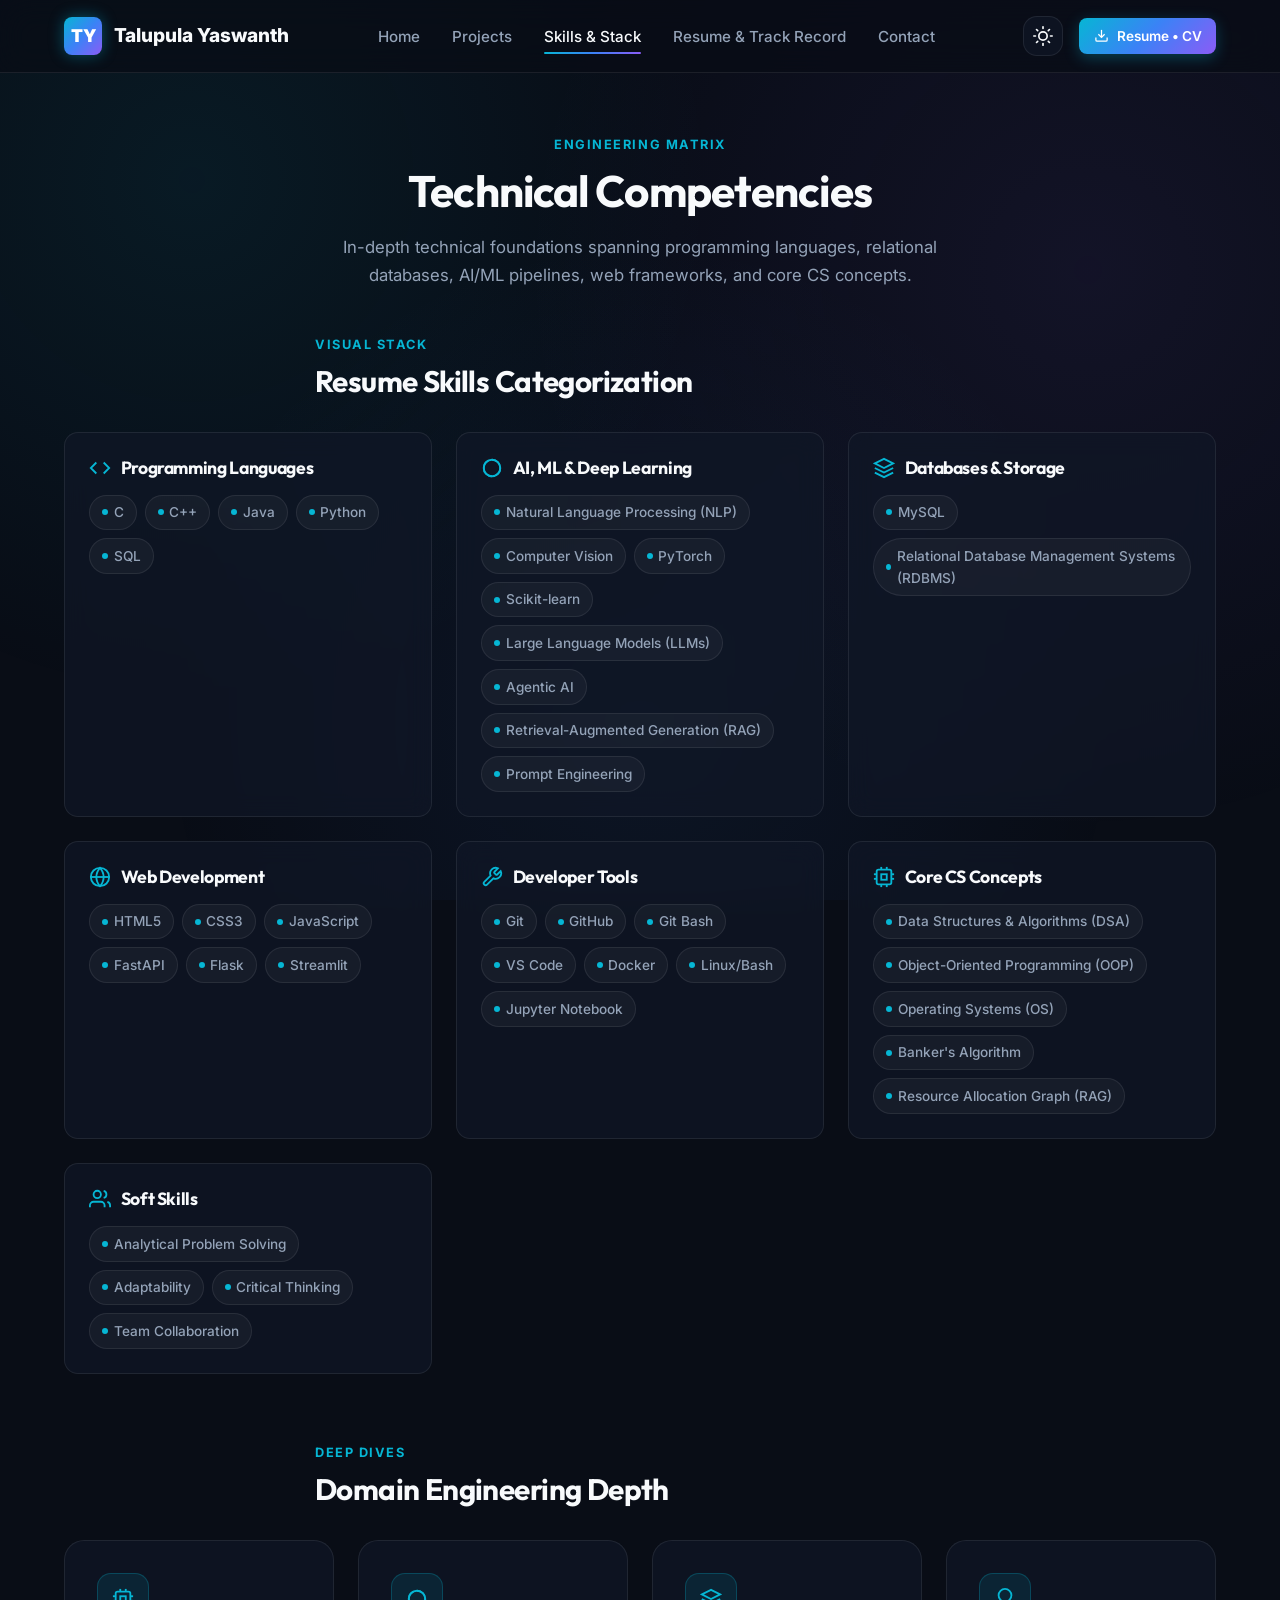
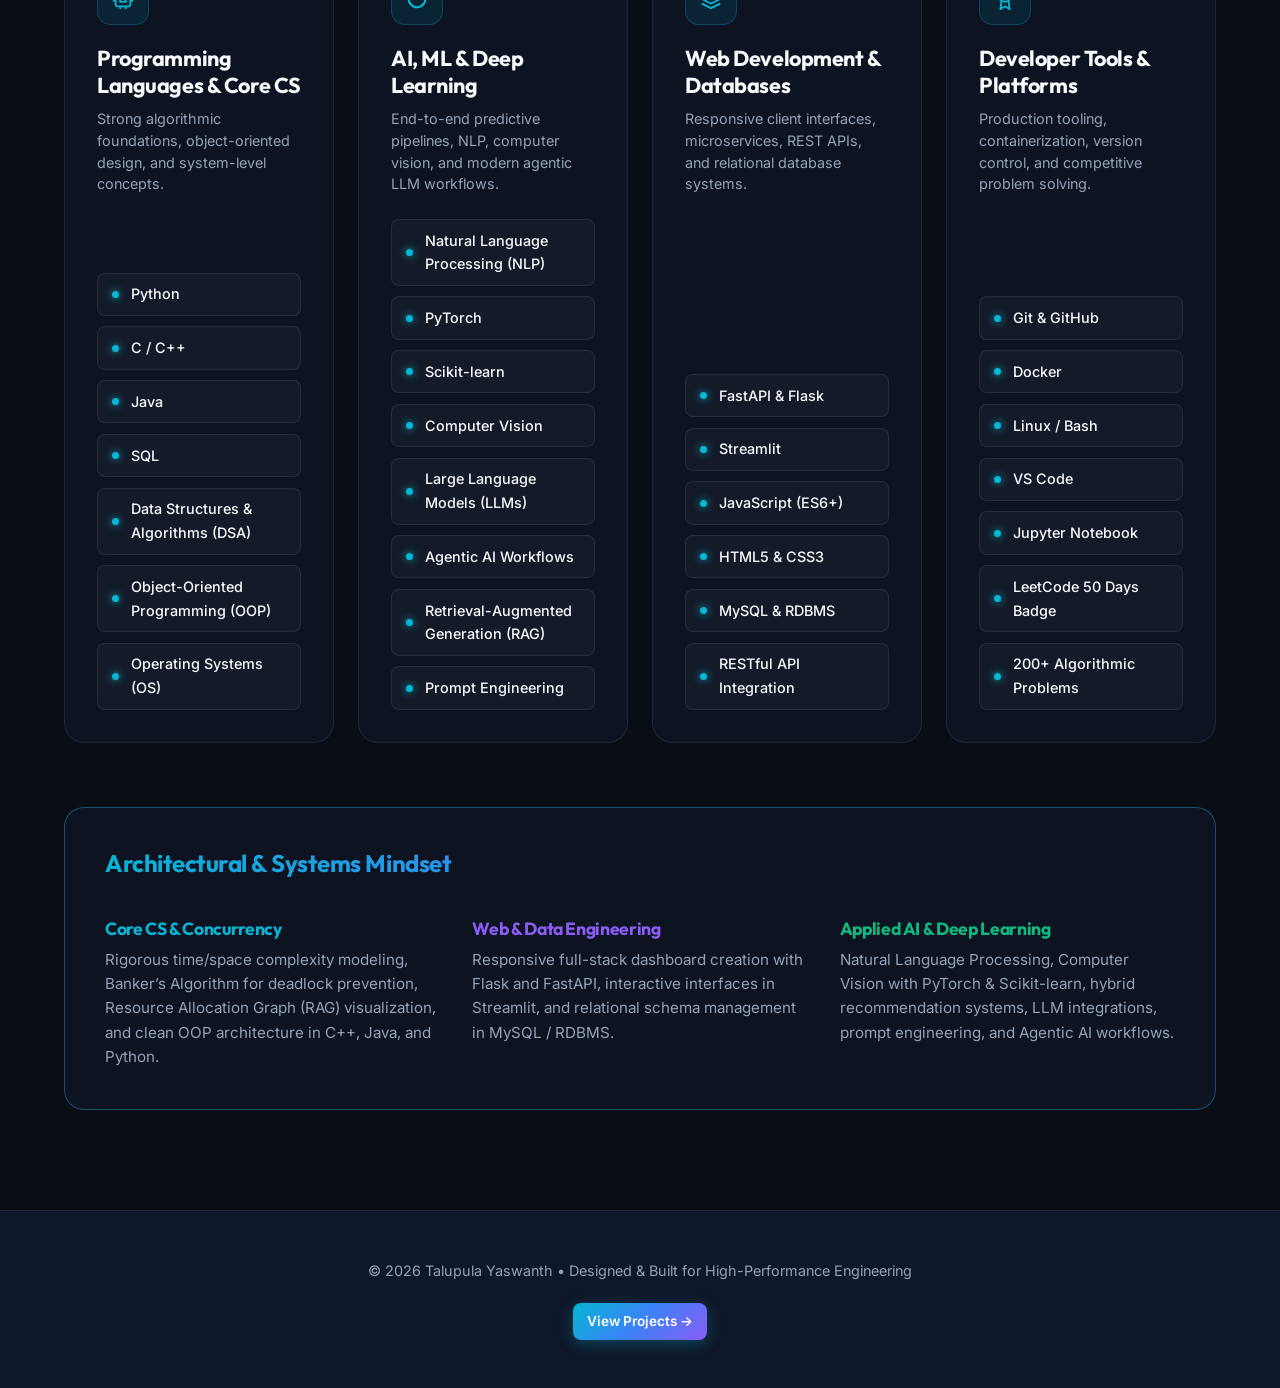
==== commit e616525f: "Implement UX improvements: SPA layout, metric counter badges, direct PDF download, and fix CV metric" ====
--- a/competencies.html
+++ b/competencies.html
@@ -11,8 +11,8 @@
   <link rel="preconnect" href="https://fonts.gstatic.com" crossorigin>
   <link href="https://fonts.googleapis.com/css2?family=Inter:wght@300;400;500;600;700&family=JetBrains+Mono:wght@400;500;600&family=Outfit:wght@500;600;700;800;900&display=swap" rel="stylesheet">
 
-  <link rel="stylesheet" href="css/style.css?v=4">
-  <link rel="stylesheet" href="css/print.css?v=2">
+  <link rel="stylesheet" href="css/style.css?v=5">
+  <link rel="stylesheet" href="css/print.css?v=3">
 
   <script>
     (function() {
@@ -27,18 +27,18 @@
   <!-- Navbar -->
   <header class="navbar">
     <div class="container nav-container">
-      <a href="index.html" class="nav-logo" aria-label="Talupula Yaswanth Portfolio Home">
+      <a href="index.html#hero" class="nav-logo" aria-label="Talupula Yaswanth Portfolio Home">
         <div class="nav-logo-badge">TY</div>
         <span>Talupula Yaswanth</span>
       </a>
 
       <nav>
         <ul class="nav-links">
-          <li><a href="index.html" class="nav-link">Home</a></li>
-          <li><a href="competencies.html" class="nav-link active">Competencies</a></li>
-          <li><a href="projects.html" class="nav-link">Projects</a></li>
-          <li><a href="resume.html" class="nav-link">Resume & Track Record</a></li>
-          <li><a href="contact.html" class="nav-link">Contact</a></li>
+          <li><a href="index.html#hero" class="nav-link">Home</a></li>
+          <li><a href="index.html#projects" class="nav-link">Projects</a></li>
+          <li><a href="competencies.html" class="nav-link active">Skills & Stack</a></li>
+          <li><a href="index.html#resume" class="nav-link">Resume & Track Record</a></li>
+          <li><a href="index.html#contact" class="nav-link">Contact</a></li>
         </ul>
       </nav>
 
@@ -57,11 +57,11 @@
           </svg>
         </button>
 
-        <a href="resume.html" class="btn btn-primary btn-sm" title="View & Print ATS Resume">
+        <a href="assets/Talupula_Yaswanth_Resume.pdf" download="Talupula_Yaswanth_Resume.pdf" class="btn btn-primary btn-sm" title="Download ATS Resume PDF">
           <svg width="15" height="15" viewBox="0 0 24 24" fill="none" stroke="currentColor" stroke-width="2">
-            <polyline points="6 9 6 2 18 2 18 9"></polyline>
-            <path d="M6 18H4a2 2 0 0 1-2-2v-5a2 2 0 0 1 2-2h16a2 2 0 0 1 2 2v5a2 2 0 0 1-2 2h-2"></path>
-            <rect x="6" y="14" width="12" height="8"></rect>
+            <path d="M21 15v4a2 2 0 0 1-2 2H5a2 2 0 0 1-2-2v-4"></path>
+            <polyline points="7 10 12 15 17 10"></polyline>
+            <line x1="12" y1="15" x2="12" y2="3"></line>
           </svg>
           <span>Resume &bull; CV</span>
         </a>
@@ -89,8 +89,24 @@
       </div>
     </section>
 
+    <!-- Resume Skill Categories Chips -->
+    <section class="container" style="margin-bottom: 4rem;">
+      <div class="section-header" style="text-align: left; margin-bottom: 2rem;">
+        <span class="section-tag">Visual Stack</span>
+        <h2 style="font-size: 1.85rem;">Resume Skills Categorization</h2>
+      </div>
+      <div id="tech-stack-container" class="tech-stack-groups-grid">
+        <!-- Rendered by app.js -->
+      </div>
+    </section>
+
     <!-- Competencies Grid -->
     <section class="container">
+      <div class="section-header" style="text-align: left; margin-bottom: 2rem;">
+        <span class="section-tag">Deep Dives</span>
+        <h2 style="font-size: 1.85rem;">Domain Engineering Depth</h2>
+      </div>
+
       <div id="competencies-container" class="competencies-grid">
         <!-- Rendered by app.js -->
       </div>
@@ -128,12 +144,12 @@
     <div class="container footer-content">
       <p>&copy; 2026 Talupula Yaswanth &bull; Designed & Built for High-Performance Engineering</p>
       <div style="display: flex; gap: 1rem;">
-        <a href="projects.html" class="btn btn-primary btn-sm">View Projects &rarr;</a>
+        <a href="index.html#projects" class="btn btn-primary btn-sm">View Projects &rarr;</a>
       </div>
     </div>
   </footer>
 
   <script src="js/data.js"></script>
-  <script src="js/app.js?v=4"></script>
+  <script src="js/app.js?v=5"></script>
 </body>
 </html>
--- a/css/style.css
+++ b/css/style.css
@@ -1142,3 +1142,208 @@
     grid-template-columns: 1fr;
   }
 }
+
+/* ==========================================================================
+   Smooth Scrolling & Interactive High-Impact UI Components
+   ========================================================================== */
+html {
+  scroll-behavior: smooth;
+}
+
+/* Interactive Metric Counter Badges */
+.metric-counters-grid {
+  display: grid;
+  grid-template-columns: repeat(4, 1fr);
+  gap: 1.25rem;
+  margin-top: 2.5rem;
+}
+
+@media (max-width: 968px) {
+  .metric-counters-grid {
+    grid-template-columns: repeat(2, 1fr);
+  }
+}
+
+@media (max-width: 520px) {
+  .metric-counters-grid {
+    grid-template-columns: 1fr;
+  }
+}
+
+.counter-card {
+  background: var(--bg-card);
+  border: 1px solid var(--border-subtle);
+  border-radius: var(--radius-md);
+  padding: 1.5rem 1.25rem;
+  backdrop-filter: blur(12px);
+  -webkit-backdrop-filter: blur(12px);
+  transition: all var(--transition-normal);
+  display: flex;
+  flex-direction: column;
+  align-items: flex-start;
+  position: relative;
+  overflow: hidden;
+}
+
+.counter-card::before {
+  content: '';
+  position: absolute;
+  top: 0;
+  left: 0;
+  right: 0;
+  height: 3px;
+  background: var(--gradient-brand);
+  opacity: 0;
+  transition: opacity var(--transition-fast);
+}
+
+.counter-card:hover {
+  transform: translateY(-4px);
+  border-color: var(--border-glow);
+  box-shadow: var(--shadow-glow);
+}
+
+.counter-card:hover::before {
+  opacity: 1;
+}
+
+.counter-card-header {
+  display: flex;
+  align-items: center;
+  justify-content: space-between;
+  width: 100%;
+  margin-bottom: 0.5rem;
+}
+
+.counter-val {
+  font-family: var(--font-heading);
+  font-size: 2.1rem;
+  font-weight: 800;
+  letter-spacing: -0.02em;
+  background: var(--gradient-brand);
+  -webkit-background-clip: text;
+  -webkit-text-fill-color: transparent;
+  line-height: 1.1;
+}
+
+.counter-icon {
+  width: 34px;
+  height: 34px;
+  border-radius: var(--radius-sm);
+  background: rgba(6, 182, 212, 0.1);
+  color: var(--accent-cyan);
+  display: flex;
+  align-items: center;
+  justify-content: center;
+}
+
+.counter-lbl {
+  font-size: 0.95rem;
+  font-weight: 700;
+  color: var(--text-main);
+  margin-bottom: 0.25rem;
+}
+
+.counter-sub {
+  font-size: 0.8rem;
+  color: var(--text-dim);
+  line-height: 1.35;
+}
+
+/* Interactive Tech Stack Categorization Chips */
+.tech-stack-groups-grid {
+  display: grid;
+  grid-template-columns: repeat(auto-fit, minmax(320px, 1fr));
+  gap: 1.5rem;
+}
+
+.skill-group-card {
+  background: var(--bg-card);
+  border: 1px solid var(--border-subtle);
+  border-radius: var(--radius-md);
+  padding: 1.5rem;
+  backdrop-filter: blur(12px);
+  -webkit-backdrop-filter: blur(12px);
+  transition: all var(--transition-normal);
+}
+
+.skill-group-card:hover {
+  border-color: var(--border-glow);
+  transform: translateY(-2px);
+  box-shadow: var(--shadow-sm);
+}
+
+.skill-group-title {
+  display: flex;
+  align-items: center;
+  gap: 0.6rem;
+  font-size: 1.1rem;
+  font-weight: 700;
+  color: var(--text-main);
+  margin-bottom: 1rem;
+}
+
+.skill-group-icon {
+  color: var(--accent-cyan);
+  display: flex;
+  align-items: center;
+}
+
+.chips-wrap {
+  display: flex;
+  flex-wrap: wrap;
+  gap: 0.5rem;
+}
+
+.tech-chip {
+  display: inline-flex;
+  align-items: center;
+  gap: 0.35rem;
+  padding: 0.35rem 0.75rem;
+  border-radius: var(--radius-full);
+  background: rgba(255, 255, 255, 0.04);
+  border: 1px solid var(--border-subtle);
+  color: var(--text-muted);
+  font-size: 0.85rem;
+  font-weight: 500;
+  transition: all var(--transition-fast);
+}
+
+.tech-chip:hover {
+  background: rgba(6, 182, 212, 0.12);
+  border-color: var(--accent-cyan);
+  color: var(--text-main);
+  transform: translateY(-1px);
+}
+
+.tech-chip-dot {
+  width: 6px;
+  height: 6px;
+  border-radius: 50%;
+  background: var(--accent-cyan);
+}
+
+/* Live Tag & Project Action Buttons */
+.live-pill {
+  display: inline-flex;
+  align-items: center;
+  gap: 0.35rem;
+  padding: 0.2rem 0.6rem;
+  border-radius: var(--radius-full);
+  background: rgba(16, 185, 129, 0.15);
+  border: 1px solid rgba(16, 185, 129, 0.35);
+  color: var(--accent-emerald);
+  font-size: 0.75rem;
+  font-weight: 700;
+  text-transform: uppercase;
+  letter-spacing: 0.04em;
+}
+
+.live-pulse {
+  width: 6px;
+  height: 6px;
+  border-radius: 50%;
+  background: var(--accent-emerald);
+  box-shadow: 0 0 6px var(--accent-emerald);
+}
+
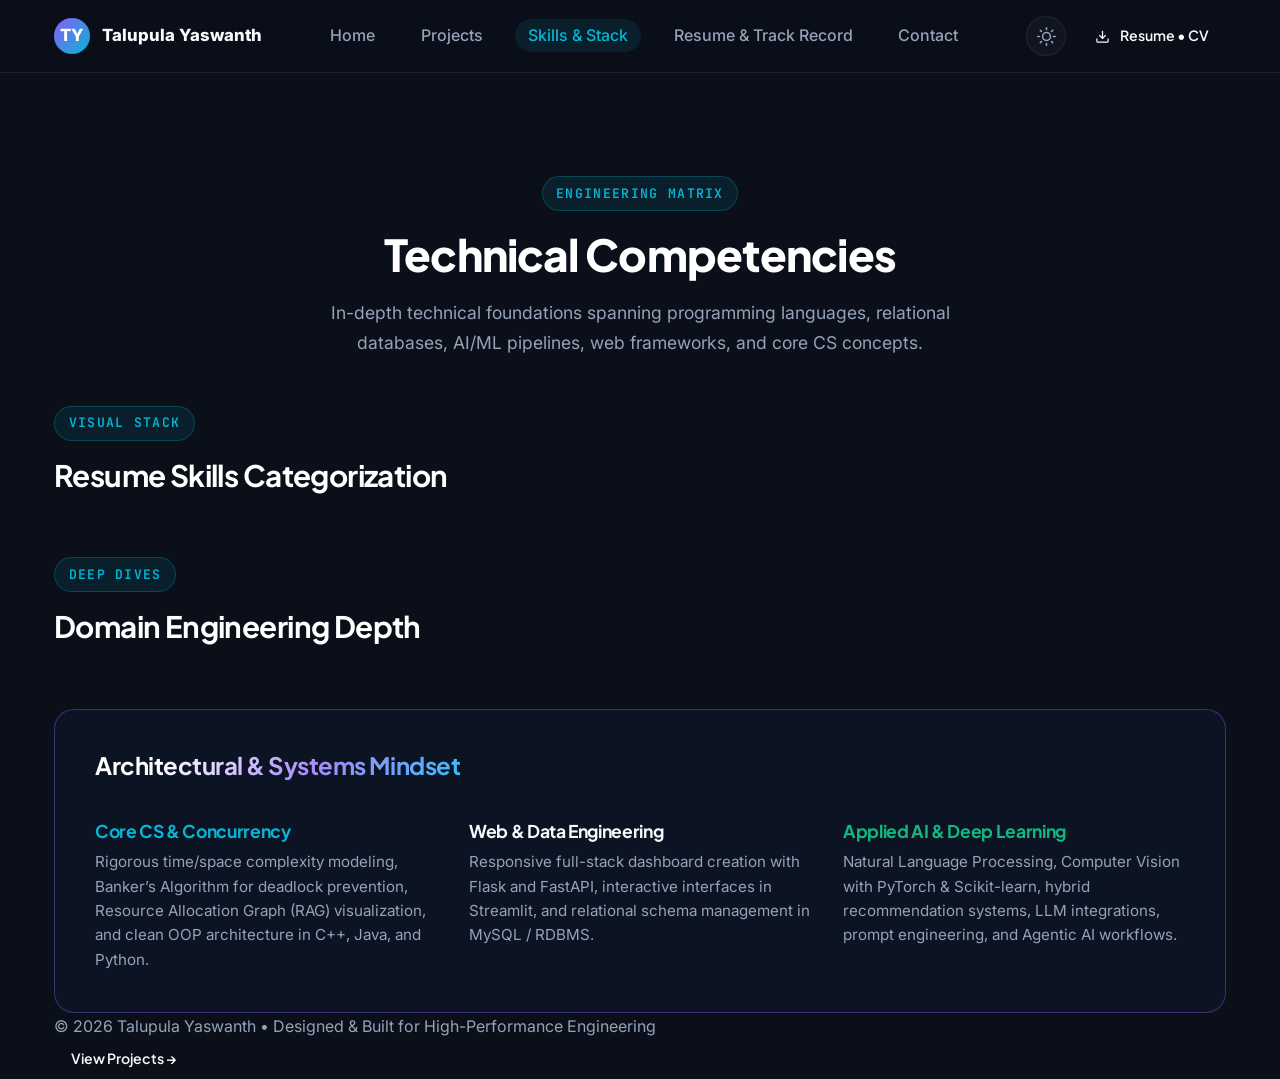
==== commit a60711a7: "Implement targeted feedback: 3-bullet project architecture, Open Graph meta tags, SVG favicon, activ" ====
--- a/competencies.html
+++ b/competencies.html
@@ -6,13 +6,16 @@
   <title>Talupula Yaswanth | Technical Competencies & Skills Matrix</title>
   <meta name="description" content="Technical competencies of Talupula Yaswanth: Programming Languages, Databases & Storage, AI & Machine Learning, Web Development, and Core CS Concepts.">
   
+  <!-- Favicon -->
+  <link rel="icon" type="image/svg+xml" href="favicon.svg">
+
   <!-- Fonts -->
   <link rel="preconnect" href="https://fonts.googleapis.com">
   <link rel="preconnect" href="https://fonts.gstatic.com" crossorigin>
   <link href="https://fonts.googleapis.com/css2?family=Inter:wght@300;400;500;600;700&family=JetBrains+Mono:wght@400;500;600&family=Outfit:wght@500;600;700;800;900&display=swap" rel="stylesheet">
 
-  <link rel="stylesheet" href="css/style.css?v=5">
-  <link rel="stylesheet" href="css/print.css?v=3">
+  <link rel="stylesheet" href="css/style.css?v=7">
+  <link rel="stylesheet" href="css/print.css?v=5">
 
   <script>
     (function() {
--- a/css/style.css
+++ b/css/style.css
@@ -1,561 +1,586 @@
 /* ==========================================================================
-   Interactive Portfolio & Web CV Design System
-   Modern Glassmorphism & High-Performance Aesthetics
+   World-Class Modern Portfolio Design System
+   Tailored for Full-Stack Software Engineer & AI/ML Developer
+   Theme: Ultra-Clean Obsidian Dark Mode with Electric Violet & Cyan
    ========================================================================== */
 
+@import url('https://fonts.googleapis.com/css2?family=Inter:wght@300;400;500;600;700;800&family=JetBrains+Mono:ital,wght@0,400;0,500;0,600;0,700;1,400&family=Plus+Jakarta+Sans:wght@400;500;600;700;800;900&display=swap');
+
 :root {
-  /* Dark Theme Palette (Default) */
-  --bg-primary: #090d16;
-  --bg-secondary: #0f172a;
-  --bg-card: rgba(17, 24, 39, 0.7);
-  --bg-card-hover: rgba(30, 41, 59, 0.85);
+  /* Ultra-Clean Modern Obsidian Palette */
+  --bg-dark: #0b0f19;
+  --bg-deep: #070a12;
+  --bg-card: rgba(15, 23, 42, 0.65);
+  --bg-card-hover: rgba(26, 36, 64, 0.75);
   --bg-glass: rgba(255, 255, 255, 0.03);
-  --border-subtle: rgba(255, 255, 255, 0.08);
-  --border-glow: rgba(56, 189, 248, 0.35);
-
+  --bg-glass-elevated: rgba(255, 255, 255, 0.06);
+
+  /* Luminous Borders */
+  --border-subtle: rgba(148, 163, 184, 0.12);
+  --border-glow: rgba(139, 92, 246, 0.4);
+  --border-cyan: rgba(6, 182, 212, 0.4);
+
+  /* Typography Colors */
   --text-main: #f8fafc;
   --text-muted: #94a3b8;
   --text-dim: #64748b;
-
+  --text-bright: #ffffff;
+
+  /* Signature Electric Accents */
+  --accent-violet: #8b5cf6;
+  --accent-violet-light: #a78bfa;
+  --accent-violet-glow: rgba(139, 92, 246, 0.25);
+  
   --accent-cyan: #06b6d4;
-  --accent-blue: #3b82f6;
-  --accent-purple: #8b5cf6;
+  --accent-cyan-light: #38bdf8;
+  --accent-cyan-glow: rgba(6, 182, 212, 0.25);
+
   --accent-emerald: #10b981;
+  --accent-emerald-glow: rgba(16, 185, 129, 0.25);
   --accent-amber: #f59e0b;
 
-  --gradient-brand: linear-gradient(135deg, #06b6d4 0%, #3b82f6 50%, #8b5cf6 100%);
-  --gradient-glow: radial-gradient(circle at 50% 0%, rgba(59, 130, 246, 0.15), transparent 70%);
+  /* Gradients */
+  --gradient-brand: linear-gradient(135deg, #8b5cf6 0%, #06b6d4 100%);
+  --gradient-brand-subtle: linear-gradient(135deg, rgba(139, 92, 246, 0.15) 0%, rgba(6, 182, 212, 0.15) 100%);
+  --gradient-text: linear-gradient(135deg, #ffffff 20%, #a78bfa 60%, #38bdf8 100%);
+  --gradient-border: linear-gradient(135deg, rgba(139, 92, 246, 0.5), rgba(6, 182, 212, 0.5));
   --gradient-card: linear-gradient(180deg, rgba(255, 255, 255, 0.05) 0%, rgba(255, 255, 255, 0.01) 100%);
 
+  /* Shadows */
   --shadow-sm: 0 4px 6px -1px rgba(0, 0, 0, 0.3);
-  --shadow-lg: 0 20px 25px -5px rgba(0, 0, 0, 0.5), 0 8px 10px -6px rgba(0, 0, 0, 0.4);
-  --shadow-glow: 0 0 25px rgba(6, 182, 212, 0.2);
-
+  --shadow-md: 0 10px 15px -3px rgba(0, 0, 0, 0.4), 0 4px 6px -2px rgba(0, 0, 0, 0.2);
+  --shadow-lg: 0 20px 25px -5px rgba(0, 0, 0, 0.6), 0 10px 10px -5px rgba(0, 0, 0, 0.4);
+  --shadow-glow-violet: 0 0 30px rgba(139, 92, 246, 0.25);
+  --shadow-glow-cyan: 0 0 30px rgba(6, 182, 212, 0.25);
+
+  /* Geometry */
   --radius-sm: 8px;
   --radius-md: 14px;
   --radius-lg: 20px;
+  --radius-xl: 28px;
   --radius-full: 9999px;
 
-  --font-heading: 'Outfit', -apple-system, BlinkMacSystemFont, 'Segoe UI', Roboto, sans-serif;
-  --font-body: 'Inter', -apple-system, BlinkMacSystemFont, 'Segoe UI', Roboto, sans-serif;
+  /* Fonts */
+  --font-heading: 'Plus Jakarta Sans', 'Inter', -apple-system, sans-serif;
+  --font-body: 'Inter', -apple-system, sans-serif;
   --font-mono: 'JetBrains Mono', 'Fira Code', monospace;
 
-  --transition-fast: 0.2s cubic-bezier(0.4, 0, 0.2, 1);
+  /* Transitions */
+  --transition-fast: 0.18s cubic-bezier(0.4, 0, 0.2, 1);
   --transition-normal: 0.3s cubic-bezier(0.4, 0, 0.2, 1);
-  --transition-slow: 0.5s cubic-bezier(0.16, 1, 0.3, 1);
-}
-
-/* Light Theme Overrides (High-Contrast & Polished Aesthetics) */
+  --transition-smooth: 0.5s cubic-bezier(0.16, 1, 0.3, 1);
+}
+
+/* Light Theme Overrides (High-Contrast Clean Executive Mode) */
 [data-theme="light"] {
-  --bg-primary: #f8fafc;
-  --bg-secondary: #ffffff;
-  --bg-card: rgba(255, 255, 255, 0.95);
-  --bg-card-hover: #ffffff;
+  --bg-dark: #f8fafc;
+  --bg-deep: #ffffff;
+  --bg-card: rgba(255, 255, 255, 0.85);
+  --bg-card-hover: rgba(241, 245, 249, 0.95);
   --bg-glass: rgba(15, 23, 42, 0.03);
+  --bg-glass-elevated: rgba(15, 23, 42, 0.05);
+
   --border-subtle: rgba(15, 23, 42, 0.1);
-  --border-glow: rgba(37, 99, 235, 0.35);
+  --border-glow: rgba(139, 92, 246, 0.35);
+  --border-cyan: rgba(6, 182, 212, 0.35);
 
   --text-main: #0f172a;
-  --text-muted: #334155;
+  --text-muted: #475569;
   --text-dim: #64748b;
-
-  --accent-cyan: #0284c7;
-  --accent-blue: #2563eb;
-  --accent-purple: #7c3aed;
-  --accent-emerald: #047857;
-  --accent-amber: #b45309;
-
-  --gradient-brand: linear-gradient(135deg, #0284c7 0%, #2563eb 50%, #7c3aed 100%);
-  --gradient-glow: radial-gradient(circle at 50% 0%, rgba(37, 99, 235, 0.08), transparent 70%);
-  --gradient-card: linear-gradient(180deg, rgba(255, 255, 255, 0.98) 0%, rgba(248, 250, 252, 0.9) 100%);
-
+  --text-bright: #020617;
+
+  --gradient-text: linear-gradient(135deg, #0f172a 20%, #7c3aed 60%, #0284c7 100%);
   --shadow-sm: 0 2px 4px rgba(15, 23, 42, 0.06);
-  --shadow-lg: 0 16px 24px -4px rgba(15, 23, 42, 0.08), 0 6px 10px -4px rgba(15, 23, 42, 0.04);
-  --shadow-glow: 0 0 20px rgba(37, 99, 235, 0.18);
-}
-
-[data-theme="light"] .ambient-bg {
-  background: 
-    radial-gradient(circle at 15% 20%, rgba(2, 132, 199, 0.06) 0%, transparent 40%),
-    radial-gradient(circle at 85% 30%, rgba(124, 58, 237, 0.06) 0%, transparent 45%),
-    radial-gradient(circle at 50% 80%, rgba(37, 99, 235, 0.05) 0%, transparent 50%);
-}
-
-[data-theme="light"] .terminal-card {
-  background: #ffffff;
-  border: 1px solid #cbd5e1;
-  box-shadow: 0 10px 25px -3px rgba(15, 23, 42, 0.08), 0 4px 6px -2px rgba(15, 23, 42, 0.04);
-}
-
-[data-theme="light"] .terminal-header {
-  background: #f1f5f9;
-  border-bottom: 1px solid #e2e8f0;
-}
-
-[data-theme="light"] .terminal-title {
-  color: #475569;
-  font-weight: 600;
-}
-
-[data-theme="light"] .terminal-body {
-  color: #0f172a;
-}
-
-[data-theme="light"] .code-line {
-  color: #0f172a;
-}
-
-[data-theme="light"] .code-key {
-  color: #7c3aed;
-  font-weight: 700;
-}
-
-[data-theme="light"] .code-str {
-  color: #059669;
-  font-weight: 600;
-}
-
-[data-theme="light"] .code-num {
-  color: #d97706;
-  font-weight: 700;
-}
-
-[data-theme="light"] .code-bracket {
-  color: #475569;
-  font-weight: 600;
-}
-
-[data-theme="light"] .terminal-metric-row {
-  border-top: 1px dashed #cbd5e1;
-}
-
-[data-theme="light"] .metric-item {
-  background: #f8fafc;
-  border: 1px solid #e2e8f0;
-}
-
-[data-theme="light"] .metric-val {
-  color: #0284c7;
-  font-weight: 800;
-}
-
-[data-theme="light"] .metric-lbl {
-  color: #475569;
-  font-weight: 600;
-}
-
-[data-theme="light"] .skill-progress-bg {
-  background: rgba(15, 23, 42, 0.08);
-}
-
-[data-theme="light"] .tech-tag {
-  background: rgba(15, 23, 42, 0.05);
-  border-color: rgba(15, 23, 42, 0.1);
-  color: #334155;
-}
-
-[data-theme="light"] .achievement-stat {
-  background: rgba(180, 83, 9, 0.08);
-  border-color: rgba(180, 83, 9, 0.2);
-}
-
-[data-theme="light"] .badge-status {
-  background: rgba(4, 120, 87, 0.1);
-  border-color: rgba(4, 120, 87, 0.25);
-  color: #047857;
-}
-
-[data-theme="light"] .social-pill {
-  background: #ffffff;
-  border-color: rgba(15, 23, 42, 0.12);
-  color: #334155;
-}
-
-[data-theme="light"] .project-metrics-strip {
-  background: #f8fafc;
-  border-color: rgba(15, 23, 42, 0.08);
-}
-
-[data-theme="light"] .comp-card,
-[data-theme="light"] .project-card,
-[data-theme="light"] .achievement-card,
-[data-theme="light"] .timeline-card {
-  box-shadow: 0 4px 12px rgba(15, 23, 42, 0.05);
-}
-
-/* Base Styles */
+  --shadow-md: 0 10px 15px -3px rgba(15, 23, 42, 0.08);
+  --shadow-lg: 0 20px 25px -5px rgba(15, 23, 42, 0.1);
+}
+
+/* ==========================================================================
+   Base & Resets
+   ========================================================================== */
 *, *::before, *::after {
   box-sizing: border-box;
   margin: 0;
   padding: 0;
 }
 
+/* Accessible Keyboard Navigation & Visible Focus Rings */
+:focus-visible {
+  outline: 2px solid var(--accent-cyan);
+  outline-offset: 3px;
+  border-radius: var(--radius-sm);
+}
+
 html {
   scroll-behavior: smooth;
-  font-size: 16px;
+  scroll-padding-top: 100px;
 }
 
 body {
+  background-color: var(--bg-dark);
+  color: var(--text-main);
   font-family: var(--font-body);
-  background-color: var(--bg-primary);
-  color: var(--text-main);
+  font-size: 1rem;
   line-height: 1.65;
   overflow-x: hidden;
-  transition: background-color var(--transition-normal), color var(--transition-normal);
   position: relative;
-  min-height: 100vh;
-}
-
-/* Ambient Background Canvas / Mesh */
-.ambient-bg {
+  -webkit-font-smoothing: antialiased;
+  -moz-osx-font-smoothing: grayscale;
+}
+
+/* Ambient Radial Mesh Gradient Accents */
+.ambient-mesh {
   position: fixed;
   inset: 0;
   pointer-events: none;
   z-index: 0;
-  background: 
-    radial-gradient(circle at 15% 20%, rgba(6, 182, 212, 0.08) 0%, transparent 40%),
-    radial-gradient(circle at 85% 30%, rgba(139, 92, 246, 0.08) 0%, transparent 45%),
-    radial-gradient(circle at 50% 80%, rgba(59, 130, 246, 0.07) 0%, transparent 50%);
-  transition: opacity var(--transition-normal);
-}
-
+  overflow: hidden;
+}
+
+.ambient-mesh::before {
+  content: '';
+  position: absolute;
+  top: -10%;
+  left: 20%;
+  width: 600px;
+  height: 600px;
+  background: radial-gradient(circle, rgba(139, 92, 246, 0.14) 0%, transparent 70%);
+  filter: blur(80px);
+  animation: floatAmbient 18s ease-in-out infinite alternate;
+}
+
+.ambient-mesh::after {
+  content: '';
+  position: absolute;
+  top: 35%;
+  right: -5%;
+  width: 550px;
+  height: 550px;
+  background: radial-gradient(circle, rgba(6, 182, 212, 0.12) 0%, transparent 70%);
+  filter: blur(80px);
+  animation: floatAmbient 22s ease-in-out infinite alternate-reverse;
+}
+
+@keyframes floatAmbient {
+  0% { transform: translate(0, 0) scale(1); }
+  50% { transform: translate(60px, 40px) scale(1.1); }
+  100% { transform: translate(-40px, 80px) scale(0.95); }
+}
+
+/* Noise overlay for high-end texture */
+.noise-overlay {
+  position: fixed;
+  inset: 0;
+  opacity: 0.025;
+  pointer-events: none;
+  z-index: 1;
+  background-image: url("data:image/svg+xml,%3Csvg viewBox='0 0 200 200' xmlns='http://www.w3.org/2000/svg'%3E%3Cfilter id='noiseFilter'%3E%3CfeTurbulence type='fractalNoise' baseFrequency='0.8' numOctaves='3' stitchTiles='stitch'/%3E%3C/filter%3E%3Crect width='100%25' height='100%25' filter='url(%23noiseFilter)'/%3E%3C/svg%3E");
+}
+
+/* Typography Helpers */
+h1, h2, h3, h4, h5, h6 {
+  font-family: var(--font-heading);
+  font-weight: 700;
+  color: var(--text-bright);
+  line-height: 1.25;
+  letter-spacing: -0.02em;
+}
+
+p {
+  color: var(--text-muted);
+}
+
+a {
+  color: inherit;
+  text-decoration: none;
+  transition: all var(--transition-fast);
+}
+
+.text-gradient {
+  background: var(--gradient-text);
+  -webkit-background-clip: text;
+  -webkit-text-fill-color: transparent;
+  display: inline-block;
+}
+
+.text-gradient-brand {
+  background: var(--gradient-brand);
+  -webkit-background-clip: text;
+  -webkit-text-fill-color: transparent;
+  display: inline-block;
+}
+
+.font-mono {
+  font-family: var(--font-mono);
+}
+
+/* Container */
 .container {
   width: 100%;
-  max-width: 1200px;
+  max-width: 1220px;
   margin: 0 auto;
   padding: 0 1.5rem;
   position: relative;
-  z-index: 1;
-}
-
-/* Typography */
-h1, h2, h3, h4, .brand-font {
-  font-family: var(--font-heading);
-  font-weight: 700;
-  line-height: 1.25;
-  letter-spacing: -0.02em;
-}
-
-.text-gradient {
-  background: var(--gradient-brand);
-  -webkit-background-clip: text;
-  -webkit-text-fill-color: transparent;
-  background-clip: text;
-}
-
-/* Header & Navigation */
-.navbar {
+  z-index: 2;
+}
+
+.section {
+  padding: 6.5rem 0;
+  position: relative;
+}
+
+/* Section Headers */
+.section-header {
+  margin-bottom: 3.5rem;
+}
+
+.section-tag {
+  display: inline-flex;
+  align-items: center;
+  gap: 0.4rem;
+  font-family: var(--font-mono);
+  font-size: 0.82rem;
+  font-weight: 600;
+  text-transform: uppercase;
+  letter-spacing: 0.1em;
+  color: var(--accent-cyan);
+  background: rgba(6, 182, 212, 0.1);
+  border: 1px solid rgba(6, 182, 212, 0.25);
+  padding: 0.35rem 0.85rem;
+  border-radius: var(--radius-full);
+  margin-bottom: 1rem;
+}
+
+.section-title {
+  font-size: clamp(2rem, 4vw, 2.75rem);
+  font-weight: 800;
+  margin-bottom: 1rem;
+}
+
+.section-desc {
+  font-size: 1.1rem;
+  max-width: 680px;
+  line-height: 1.7;
+}
+
+/* ==========================================================================
+   Floating Backdrop-Blurred Pill Navbar
+   ========================================================================== */
+.floating-nav-wrapper {
   position: fixed;
-  top: 0;
+  top: 1.25rem;
   left: 0;
   right: 0;
-  z-index: 100;
-  background: rgba(9, 13, 22, 0.75);
-  backdrop-filter: blur(16px);
-  -webkit-backdrop-filter: blur(16px);
-  border-bottom: 1px solid var(--border-subtle);
+  z-index: 1000;
+  display: flex;
+  justify-content: center;
+  padding: 0 1rem;
+  pointer-events: none;
+}
+
+.floating-nav {
+  pointer-events: auto;
+  display: flex;
+  align-items: center;
+  justify-content: space-between;
+  gap: 1.75rem;
+  padding: 0.65rem 1rem 0.65rem 1.25rem;
+  background: rgba(11, 15, 25, 0.75);
+  backdrop-filter: blur(20px);
+  -webkit-backdrop-filter: blur(20px);
+  border: 1px solid var(--border-subtle);
+  border-radius: var(--radius-full);
+  box-shadow: 0 10px 30px -5px rgba(0, 0, 0, 0.5), 0 0 1px 1px rgba(255, 255, 255, 0.05);
   transition: all var(--transition-normal);
-}
-
-[data-theme="light"] .navbar {
-  background: rgba(248, 250, 252, 0.85);
-}
-
-.nav-container {
-  display: flex;
-  align-items: center;
-  justify-content: space-between;
-  height: 72px;
-}
-
-.nav-logo {
+  max-width: 920px;
+  width: 100%;
+}
+
+[data-theme="light"] .floating-nav {
+  background: rgba(255, 255, 255, 0.82);
+  border-color: rgba(15, 23, 42, 0.1);
+  box-shadow: 0 10px 30px -5px rgba(15, 23, 42, 0.1);
+}
+
+.floating-nav:hover {
+  border-color: var(--border-glow);
+}
+
+.nav-monogram {
   display: flex;
   align-items: center;
   gap: 0.75rem;
-  text-decoration: none;
+  font-weight: 800;
+  font-size: 1.05rem;
+  color: var(--text-bright);
+}
+
+.monogram-badge {
+  width: 36px;
+  height: 36px;
+  border-radius: 50%;
+  background: var(--gradient-brand);
+  color: #ffffff;
+  display: flex;
+  align-items: center;
+  justify-content: center;
+  font-family: var(--font-heading);
+  font-weight: 800;
+  font-size: 0.95rem;
+  box-shadow: 0 0 15px rgba(139, 92, 246, 0.4);
+}
+
+.nav-links-list {
+  display: flex;
+  align-items: center;
+  gap: 0.5rem;
+  list-style: none;
+}
+
+.nav-link-item a {
+  font-size: 0.92rem;
+  font-weight: 500;
+  color: var(--text-muted);
+  padding: 0.45rem 0.9rem;
+  border-radius: var(--radius-full);
+  transition: all var(--transition-fast);
+}
+
+.nav-link-item a:hover {
+  color: var(--text-bright);
+  background: var(--bg-glass-elevated);
+}
+
+.nav-link-item a.active {
+  color: var(--accent-cyan);
+  background: rgba(6, 182, 212, 0.1);
+  font-weight: 600;
+}
+
+.nav-cta-group {
+  display: flex;
+  align-items: center;
+  gap: 0.65rem;
+}
+
+/* Buttons */
+.btn {
+  display: inline-flex;
+  align-items: center;
+  justify-content: center;
+  gap: 0.6rem;
+  padding: 0.75rem 1.5rem;
+  border-radius: var(--radius-full);
+  font-family: var(--font-heading);
+  font-size: 0.95rem;
+  font-weight: 600;
+  cursor: pointer;
+  border: 1px solid transparent;
+  transition: all var(--transition-normal);
+  white-space: nowrap;
+}
+
+.btn-glow-primary {
+  background: var(--gradient-brand);
+  color: #ffffff;
+  box-shadow: 0 0 20px rgba(139, 92, 246, 0.4);
+}
+
+.btn-glow-primary:hover {
+  transform: translateY(-2px);
+  box-shadow: 0 0 30px rgba(6, 182, 212, 0.5);
+  color: #ffffff;
+}
+
+.btn-frosted-secondary {
+  background: var(--bg-glass-elevated);
+  backdrop-filter: blur(12px);
+  border-color: var(--border-subtle);
   color: var(--text-main);
-  font-size: 1.2rem;
-  font-weight: 800;
-}
-
-.nav-logo-badge {
-  width: 38px;
-  height: 38px;
-  border-radius: var(--radius-sm);
-  background: var(--gradient-brand);
-  display: flex;
-  align-items: center;
-  justify-content: center;
-  color: #ffffff;
-  font-weight: 900;
-  font-size: 1.1rem;
-  box-shadow: 0 0 15px rgba(6, 182, 212, 0.4);
-}
-
-.nav-links {
-  display: flex;
-  align-items: center;
-  list-style: none;
-  gap: 2rem;
-}
-
-.nav-link {
-  text-decoration: none;
-  color: var(--text-muted);
-  font-size: 0.95rem;
-  font-weight: 500;
-  transition: color var(--transition-fast);
-  position: relative;
-  padding: 0.5rem 0;
-}
-
-.nav-link:hover, .nav-link.active {
-  color: var(--text-main);
-}
-
-.nav-link.active::after {
-  content: '';
-  position: absolute;
-  bottom: 0;
-  left: 0;
-  right: 0;
-  height: 2px;
-  background: var(--gradient-brand);
-  border-radius: var(--radius-full);
-}
-
-.nav-actions {
-  display: flex;
-  align-items: center;
-  gap: 1rem;
+}
+
+.btn-frosted-secondary:hover {
+  background: rgba(255, 255, 255, 0.1);
+  border-color: var(--border-cyan);
+  color: var(--text-bright);
+  transform: translateY(-2px);
+}
+
+.btn-sm {
+  padding: 0.45rem 1rem;
+  font-size: 0.88rem;
 }
 
 .icon-btn {
   width: 40px;
   height: 40px;
-  border-radius: var(--radius-md);
-  border: 1px solid var(--border-subtle);
-  background: var(--bg-card);
-  color: var(--text-main);
+  border-radius: 50%;
   display: flex;
   align-items: center;
   justify-content: center;
+  background: var(--bg-glass);
+  border: 1px solid var(--border-subtle);
+  color: var(--text-muted);
   cursor: pointer;
   transition: all var(--transition-fast);
 }
 
 .icon-btn:hover {
-  border-color: var(--accent-cyan);
-  box-shadow: var(--shadow-glow);
-  transform: translateY(-2px);
-}
-
-.btn {
+  background: var(--bg-glass-elevated);
+  border-color: var(--border-glow);
+  color: var(--text-bright);
+}
+
+/* ==========================================================================
+   Hero Section
+   ========================================================================== */
+.hero-section {
+  padding-top: 10.5rem;
+  padding-bottom: 5.5rem;
+  min-height: 90vh;
+  display: flex;
+  align-items: center;
+}
+
+.hero-grid {
+  display: grid;
+  grid-template-columns: 1.15fr 0.85fr;
+  gap: 3.5rem;
+  align-items: center;
+}
+
+.live-badge {
   display: inline-flex;
   align-items: center;
-  justify-content: center;
-  gap: 0.5rem;
-  padding: 0.65rem 1.35rem;
-  border-radius: var(--radius-md);
-  font-size: 0.92rem;
-  font-weight: 600;
-  text-decoration: none;
-  cursor: pointer;
-  transition: all var(--transition-normal);
-  border: none;
-  font-family: var(--font-body);
-}
-
-.btn-primary {
-  background: var(--gradient-brand);
-  color: #ffffff;
-  box-shadow: 0 4px 15px rgba(6, 182, 212, 0.3);
-}
-
-.btn-primary:hover {
-  transform: translateY(-2px);
-  box-shadow: 0 6px 20px rgba(6, 182, 212, 0.5);
-}
-
-.btn-secondary {
-  background: var(--bg-card);
-  color: var(--text-main);
-  border: 1px solid var(--border-subtle);
-}
-
-.btn-secondary:hover {
-  background: var(--bg-card-hover);
-  border-color: var(--border-glow);
-  transform: translateY(-2px);
-}
-
-.btn-sm {
-  padding: 0.45rem 0.9rem;
-  font-size: 0.85rem;
-  border-radius: var(--radius-sm);
-}
-
-.mobile-toggle {
-  display: none;
-}
-
-/* Hero Section */
-.hero-section {
-  padding-top: 140px;
-  padding-bottom: 80px;
-  min-height: 85vh;
-  display: flex;
-  align-items: center;
-}
-
-/* Dedicated Subpage Header */
-.page-header-section {
-  padding-top: 130px;
-  padding-bottom: 40px;
-  text-align: center;
-}
-
-.page-main {
-  padding-bottom: 100px;
-  min-height: 60vh;
-}
-
-.hero-grid {
-  display: block;
-  max-width: 900px;
-  margin: 0 auto;
-}
-
-.hero-content {
-  width: 100%;
-}
-
-.badge-status {
-  display: inline-flex;
-  align-items: center;
-  gap: 0.5rem;
-  padding: 0.4rem 0.9rem;
+  gap: 0.6rem;
+  padding: 0.4rem 1rem;
   border-radius: var(--radius-full);
-  background: rgba(16, 185, 129, 0.12);
+  background: rgba(16, 185, 129, 0.1);
   border: 1px solid rgba(16, 185, 129, 0.3);
-  color: var(--accent-emerald);
   font-size: 0.85rem;
   font-weight: 600;
-  margin-bottom: 1.25rem;
-}
-
-.status-dot {
+  color: #34d399;
+  margin-bottom: 1.75rem;
+}
+
+.pulse-dot {
   width: 8px;
   height: 8px;
   border-radius: 50%;
-  background-color: var(--accent-emerald);
-  box-shadow: 0 0 10px var(--accent-emerald);
-  animation: pulse-dot 2s infinite;
-}
-
-@keyframes pulse-dot {
-  0%, 100% { opacity: 1; transform: scale(1); }
-  50% { opacity: 0.4; transform: scale(0.85); }
-}
-
-.hero-title {
-  font-size: clamp(2.4rem, 5vw, 3.8rem);
+  background: #10b981;
+  position: relative;
+}
+
+.pulse-dot::after {
+  content: '';
+  position: absolute;
+  inset: -4px;
+  border-radius: 50%;
+  background: #10b981;
+  opacity: 0.6;
+  animation: pulseRadar 2s cubic-bezier(0.4, 0, 0.6, 1) infinite;
+}
+
+@keyframes pulseRadar {
+  0% { transform: scale(0.9); opacity: 0.8; }
+  100% { transform: scale(2.4); opacity: 0; }
+}
+
+.hero-headline {
+  font-size: clamp(2.4rem, 5vw, 3.75rem);
+  font-weight: 800;
   line-height: 1.15;
-  margin-bottom: 1rem;
+  margin-bottom: 1.35rem;
+  letter-spacing: -0.03em;
 }
 
 .hero-subtitle {
-  font-size: clamp(1.1rem, 2vw, 1.4rem);
-  font-weight: 500;
-  color: var(--accent-cyan);
-  margin-bottom: 1.5rem;
-}
-
-.hero-bio {
-  font-size: 1.05rem;
+  font-size: 1.18rem;
   color: var(--text-muted);
-  line-height: 1.8;
+  line-height: 1.75;
   margin-bottom: 2rem;
-}
-
-.hero-actions {
-  display: flex;
+  max-width: 620px;
+}
+
+.hero-cta-row {
+  display: flex;
+  align-items: center;
+  gap: 1.15rem;
   flex-wrap: wrap;
-  gap: 1rem;
-  margin-bottom: 2.5rem;
-}
-
-.hero-socials {
-  display: flex;
-  align-items: center;
-  gap: 1rem;
-}
-
-.social-pill {
+  margin-bottom: 2.25rem;
+}
+
+.social-pills-row {
+  display: flex;
+  align-items: center;
+  gap: 0.75rem;
+  flex-wrap: wrap;
+}
+
+.social-link-pill {
   display: inline-flex;
   align-items: center;
   gap: 0.5rem;
-  padding: 0.4rem 0.9rem;
+  padding: 0.45rem 0.95rem;
   border-radius: var(--radius-full);
-  border: 1px solid var(--border-subtle);
   background: var(--bg-card);
+  border: 1px solid var(--border-subtle);
   color: var(--text-muted);
-  text-decoration: none;
   font-size: 0.85rem;
   font-weight: 500;
   transition: all var(--transition-fast);
 }
 
-.social-pill:hover {
-  color: var(--text-main);
-  border-color: var(--accent-cyan);
+.social-link-pill:hover {
+  background: var(--bg-card-hover);
+  border-color: var(--border-glow);
+  color: var(--text-bright);
   transform: translateY(-2px);
-  box-shadow: var(--shadow-glow);
-}
-
-/* Hero Visual / Terminal Card */
-.terminal-card {
-  background: var(--bg-card);
+}
+
+/* Interactive Hero Terminal Widget */
+.terminal-bento-card {
+  background: rgba(11, 15, 25, 0.85);
   border: 1px solid var(--border-subtle);
   border-radius: var(--radius-lg);
+  box-shadow: var(--shadow-lg), 0 0 40px rgba(139, 92, 246, 0.15);
   overflow: hidden;
-  box-shadow: var(--shadow-lg);
-  backdrop-filter: blur(12px);
-  transition: all var(--transition-normal);
   position: relative;
-}
-
-.terminal-card:hover {
+  transition: transform var(--transition-normal), border-color var(--transition-normal);
+}
+
+.terminal-bento-card:hover {
   border-color: var(--border-glow);
-  box-shadow: var(--shadow-glow);
-}
-
-.terminal-header {
+  transform: translateY(-4px);
+}
+
+.terminal-chrome {
   display: flex;
   align-items: center;
   justify-content: space-between;
   padding: 0.85rem 1.25rem;
-  background: rgba(0, 0, 0, 0.25);
+  background: rgba(255, 255, 255, 0.03);
   border-bottom: 1px solid var(--border-subtle);
 }
 
-.terminal-dots {
+.traffic-lights {
   display: flex;
   gap: 6px;
 }
 
-.dot {
-  width: 11px;
-  height: 11px;
+.traffic-dot {
+  width: 10px;
+  height: 10px;
   border-radius: 50%;
 }
+
 .dot-red { background: #ef4444; }
 .dot-yellow { background: #f59e0b; }
 .dot-green { background: #10b981; }
 
 .terminal-title {
-  font-size: 0.8rem;
   font-family: var(--font-mono);
+  font-size: 0.82rem;
   color: var(--text-dim);
 }
 
@@ -563,229 +588,35 @@
   padding: 1.5rem;
   font-family: var(--font-mono);
   font-size: 0.88rem;
-  color: var(--text-main);
-}
-
-.code-line {
-  margin-bottom: 0.6rem;
-  display: flex;
-  flex-wrap: wrap;
-  gap: 0.5rem;
-  color: var(--text-main);
-}
-
-.code-key { color: var(--accent-purple); font-weight: 600; }
-.code-str { color: var(--accent-emerald); font-weight: 500; }
-.code-num { color: var(--accent-amber); font-weight: 600; }
-.code-bracket { color: var(--text-dim); }
-
-.terminal-metric-row {
-  margin-top: 1.25rem;
-  padding-top: 1.25rem;
-  border-top: 1px dashed var(--border-subtle);
+  line-height: 1.7;
+}
+
+.code-keyword { color: #c084fc; font-weight: 600; }
+.code-fn { color: #60a5fa; }
+.code-str { color: #34d399; }
+.code-num { color: #fbbf24; }
+.code-comment { color: #64748b; font-style: italic; }
+
+/* Quick Metrics Bento Row */
+.metrics-bento-grid {
   display: grid;
-  grid-template-columns: repeat(3, 1fr);
-  gap: 0.75rem;
-  text-align: center;
-}
-
-.metric-item {
-  background: var(--bg-glass);
-  padding: 0.65rem;
-  border-radius: var(--radius-sm);
-  border: 1px solid var(--border-subtle);
-}
-
-.metric-val {
-  display: block;
-  font-size: 1.25rem;
-  font-weight: 700;
-  color: var(--accent-cyan);
-  font-family: var(--font-heading);
-}
-
-.metric-lbl {
-  font-size: 0.75rem;
-  color: var(--text-dim);
-}
-
-/* Section Common Layout */
-.section {
-  padding: 100px 0;
-  position: relative;
-}
-
-.section-header {
-  text-align: center;
-  max-width: 650px;
-  margin: 0 auto 3.5rem auto;
-}
-
-.section-tag {
-  display: inline-block;
-  font-size: 0.8rem;
-  text-transform: uppercase;
-  letter-spacing: 0.12em;
-  color: var(--accent-cyan);
-  font-weight: 700;
-  margin-bottom: 0.5rem;
-}
-
-.section-title {
-  font-size: clamp(2rem, 3.5vw, 2.75rem);
-  margin-bottom: 1rem;
-}
-
-.section-desc {
-  color: var(--text-muted);
-  font-size: 1.05rem;
-}
-
-/* Competencies Matrix */
-.competencies-grid {
-  display: grid;
-  grid-template-columns: repeat(auto-fit, minmax(270px, 1fr));
-  gap: 1.5rem;
-}
-
-.comp-card {
+  grid-template-columns: repeat(4, 1fr);
+  gap: 1.25rem;
+  margin-top: 3.5rem;
+}
+
+.metric-bento-card {
   background: var(--bg-card);
   border: 1px solid var(--border-subtle);
-  border-radius: var(--radius-lg);
-  padding: 2rem;
-  backdrop-filter: blur(12px);
-  transition: all var(--transition-normal);
-  display: flex;
-  flex-direction: column;
-}
-
-.comp-card:hover {
-  transform: translateY(-5px);
-  border-color: var(--border-glow);
-  box-shadow: var(--shadow-glow);
-}
-
-.comp-icon-wrapper {
-  width: 52px;
-  height: 52px;
   border-radius: var(--radius-md);
-  background: rgba(6, 182, 212, 0.1);
-  border: 1px solid rgba(6, 182, 212, 0.25);
-  color: var(--accent-cyan);
-  display: flex;
-  align-items: center;
-  justify-content: center;
-  margin-bottom: 1.25rem;
-}
-
-.comp-title {
-  font-size: 1.35rem;
-  margin-bottom: 0.6rem;
-}
-
-.comp-desc {
-  font-size: 0.9rem;
-  color: var(--text-muted);
-  margin-bottom: 1.5rem;
-  line-height: 1.5;
-}
-
-.skills-list {
-  display: flex;
-  flex-direction: column;
-  gap: 0.65rem;
-  margin-top: auto;
-}
-
-.skill-pill-item {
-  display: flex;
-  align-items: center;
-  gap: 0.75rem;
-  padding: 0.55rem 0.85rem;
-  background: rgba(255, 255, 255, 0.03);
-  border: 1px solid var(--border-subtle);
-  border-radius: var(--radius-sm);
-  transition: all var(--transition-fast);
-}
-
-[data-theme="light"] .skill-pill-item {
-  background: #f8fafc;
-  border-color: rgba(15, 23, 42, 0.08);
-}
-
-.skill-pill-item:hover {
-  border-color: var(--accent-cyan);
-  background: rgba(6, 182, 212, 0.06);
-  transform: translateX(4px);
-}
-
-[data-theme="light"] .skill-pill-item:hover {
-  background: rgba(2, 132, 199, 0.06);
-}
-
-.skill-dot {
-  width: 7px;
-  height: 7px;
-  min-width: 7px;
-  border-radius: 50%;
-  background: var(--accent-cyan);
-  box-shadow: 0 0 8px var(--accent-cyan);
-}
-
-.skill-name {
-  font-size: 0.9rem;
-  font-weight: 500;
-  color: var(--text-main);
-}
-
-/* Projects Showcase */
-.filter-tabs {
-  display: flex;
-  justify-content: center;
-  flex-wrap: wrap;
-  gap: 0.65rem;
-  margin-bottom: 3rem;
-}
-
-.filter-btn {
-  padding: 0.55rem 1.25rem;
-  border-radius: var(--radius-full);
-  background: var(--bg-card);
-  border: 1px solid var(--border-subtle);
-  color: var(--text-muted);
-  font-size: 0.9rem;
-  font-weight: 600;
-  cursor: pointer;
-  transition: all var(--transition-fast);
-}
-
-.filter-btn:hover, .filter-btn.active {
-  background: var(--accent-cyan);
-  color: #ffffff;
-  border-color: var(--accent-cyan);
-  box-shadow: 0 0 15px rgba(6, 182, 212, 0.35);
-}
-
-.projects-grid {
-  display: grid;
-  grid-template-columns: repeat(auto-fill, minmax(350px, 1fr));
-  gap: 2rem;
-}
-
-.project-card {
-  background: var(--bg-card);
-  border: 1px solid var(--border-subtle);
-  border-radius: var(--radius-lg);
-  padding: 2rem;
-  display: flex;
-  flex-direction: column;
-  backdrop-filter: blur(12px);
-  transition: all var(--transition-normal);
+  padding: 1.75rem 1.5rem;
+  backdrop-filter: blur(16px);
   position: relative;
   overflow: hidden;
-}
-
-.project-card::before {
+  transition: all var(--transition-normal);
+}
+
+.metric-bento-card::before {
   content: '';
   position: absolute;
   top: 0;
@@ -794,249 +625,605 @@
   height: 3px;
   background: var(--gradient-brand);
   opacity: 0;
-  transition: opacity var(--transition-normal);
-}
-
-.project-card:hover {
+  transition: opacity var(--transition-fast);
+}
+
+.metric-bento-card:hover {
+  transform: translateY(-4px);
+  border-color: var(--border-glow);
+  box-shadow: var(--shadow-glow-violet);
+}
+
+.metric-bento-card:hover::before {
+  opacity: 1;
+}
+
+.metric-number {
+  font-size: 2.25rem;
+  font-weight: 800;
+  font-family: var(--font-heading);
+  letter-spacing: -0.03em;
+  line-height: 1.1;
+  margin-bottom: 0.35rem;
+}
+
+.metric-title {
+  font-size: 0.95rem;
+  font-weight: 700;
+  color: var(--text-main);
+  margin-bottom: 0.2rem;
+}
+
+.metric-subtitle {
+  font-size: 0.8rem;
+  color: var(--text-dim);
+}
+
+/* ==========================================================================
+   Bento Grid: Skills & Tech Stack
+   ========================================================================== */
+.bento-skills-grid {
+  display: grid;
+  grid-template-columns: repeat(12, 1fr);
+  gap: 1.5rem;
+}
+
+.bento-cell {
+  background: var(--bg-card);
+  border: 1px solid var(--border-subtle);
+  border-radius: var(--radius-lg);
+  padding: 2rem;
+  backdrop-filter: blur(16px);
+  position: relative;
+  overflow: hidden;
+  transition: all var(--transition-normal);
+}
+
+.bento-cell:hover {
+  border-color: var(--border-glow);
+  transform: translateY(-3px);
+  box-shadow: var(--shadow-md);
+}
+
+.bento-span-7 { grid-column: span 7; }
+.bento-span-5 { grid-column: span 5; }
+.bento-span-4 { grid-column: span 4; }
+.bento-span-6 { grid-column: span 6; }
+.bento-span-12 { grid-column: span 12; }
+
+.bento-cell-header {
+  display: flex;
+  align-items: center;
+  gap: 0.85rem;
+  margin-bottom: 1.25rem;
+}
+
+.bento-icon-box {
+  width: 44px;
+  height: 44px;
+  border-radius: var(--radius-md);
+  display: flex;
+  align-items: center;
+  justify-content: center;
+  background: rgba(139, 92, 246, 0.12);
+  border: 1px solid rgba(139, 92, 246, 0.25);
+  color: var(--accent-violet-light);
+}
+
+.bento-icon-cyan {
+  background: rgba(6, 182, 212, 0.12);
+  border-color: rgba(6, 182, 212, 0.25);
+  color: var(--accent-cyan);
+}
+
+.bento-cell-title {
+  font-size: 1.25rem;
+  font-weight: 700;
+}
+
+.bento-chips-cloud {
+  display: flex;
+  flex-wrap: wrap;
+  gap: 0.6rem;
+  margin-top: 1rem;
+}
+
+.interactive-chip {
+  display: inline-flex;
+  align-items: center;
+  gap: 0.45rem;
+  padding: 0.45rem 0.95rem;
+  border-radius: var(--radius-full);
+  background: rgba(255, 255, 255, 0.04);
+  border: 1px solid var(--border-subtle);
+  color: var(--text-main);
+  font-size: 0.88rem;
+  font-weight: 500;
+  transition: all var(--transition-fast);
+  cursor: default;
+}
+
+.interactive-chip:hover {
+  background: rgba(139, 92, 246, 0.15);
+  border-color: var(--accent-violet);
+  color: var(--text-bright);
+  transform: translateY(-2px);
+  box-shadow: 0 0 15px rgba(139, 92, 246, 0.3);
+}
+
+.chip-dot {
+  width: 6px;
+  height: 6px;
+  border-radius: 50%;
+  background: var(--accent-cyan);
+}
+
+/* ==========================================================================
+   Featured Projects (Bento Showcase with 3D Tilt)
+   ========================================================================== */
+.projects-bento-grid {
+  display: grid;
+  grid-template-columns: repeat(auto-fit, minmax(350px, 1fr));
+  gap: 2rem;
+}
+
+.project-showcase-card {
+  background: var(--bg-card);
+  border: 1px solid var(--border-subtle);
+  border-radius: var(--radius-xl);
+  padding: 2.25rem;
+  backdrop-filter: blur(16px);
+  display: flex;
+  flex-direction: column;
+  position: relative;
+  overflow: hidden;
+  transition: all var(--transition-normal);
+}
+
+.project-showcase-card::before {
+  content: '';
+  position: absolute;
+  top: 0;
+  left: 0;
+  right: 0;
+  height: 4px;
+  background: var(--gradient-brand);
+  opacity: 0.85;
+}
+
+.project-showcase-card:hover {
+  border-color: var(--border-glow);
   transform: translateY(-6px);
-  border-color: var(--border-glow);
-  box-shadow: var(--shadow-glow);
-}
-
-.project-card:hover::before {
-  opacity: 1;
-}
-
-.project-badge {
-  display: inline-block;
-  align-self: flex-start;
-  padding: 0.25rem 0.75rem;
+  box-shadow: var(--shadow-lg), var(--shadow-glow-violet);
+}
+
+.project-card-top {
+  display: flex;
+  align-items: center;
+  justify-content: space-between;
+  margin-bottom: 1.25rem;
+  flex-wrap: wrap;
+  gap: 0.5rem;
+}
+
+.project-category-badge {
+  font-family: var(--font-mono);
+  font-size: 0.78rem;
+  font-weight: 600;
+  text-transform: uppercase;
+  letter-spacing: 0.08em;
+  padding: 0.3rem 0.75rem;
   border-radius: var(--radius-full);
-  background: rgba(59, 130, 246, 0.15);
-  color: var(--accent-blue);
+  background: rgba(139, 92, 246, 0.12);
+  border: 1px solid rgba(139, 92, 246, 0.3);
+  color: var(--accent-violet-light);
+}
+
+.project-name {
+  font-size: 1.55rem;
+  font-weight: 800;
+  margin-bottom: 0.75rem;
+}
+
+.project-hook {
+  font-size: 0.98rem;
+  color: var(--accent-cyan-light);
+  font-weight: 500;
+  margin-bottom: 1rem;
+}
+
+.project-summary-box {
+  background: rgba(0, 0, 0, 0.25);
+  border: 1px solid rgba(255, 255, 255, 0.05);
+  border-radius: var(--radius-md);
+  padding: 1.25rem;
+  margin-bottom: 1.5rem;
+}
+
+.project-summary-label {
+  font-family: var(--font-mono);
   font-size: 0.75rem;
+  text-transform: uppercase;
+  color: var(--text-dim);
+  letter-spacing: 0.06em;
+  margin-bottom: 0.4rem;
+}
+
+.project-summary-text {
+  font-size: 0.92rem;
+  color: var(--text-muted);
+  line-height: 1.6;
+}
+
+/* Three-Bullet Architecture & Impact Breakdown */
+.project-triplet-box {
+  background: rgba(0, 0, 0, 0.28);
+  border: 1px solid var(--border-subtle);
+  border-radius: var(--radius-md);
+  padding: 1.15rem 1.25rem;
+  margin-bottom: 1.35rem;
+  display: flex;
+  flex-direction: column;
+  gap: 0.85rem;
+}
+
+.triplet-item {
+  display: flex;
+  flex-direction: column;
+  gap: 0.2rem;
+}
+
+.triplet-header {
+  display: flex;
+  align-items: center;
+  gap: 0.4rem;
+  font-family: var(--font-mono);
+  font-size: 0.76rem;
   font-weight: 700;
   text-transform: uppercase;
   letter-spacing: 0.05em;
-  margin-bottom: 1rem;
-}
-
-.project-title {
-  font-size: 1.4rem;
-  margin-bottom: 0.75rem;
-}
-
-.project-desc {
+}
+
+.triplet-tag-problem { color: #f87171; }
+.triplet-tag-impl { color: var(--accent-violet-light); }
+.triplet-tag-result { color: #34d399; }
+
+.triplet-text {
+  font-size: 0.88rem;
   color: var(--text-muted);
-  font-size: 0.95rem;
-  line-height: 1.6;
+  line-height: 1.5;
+}
+
+.project-arch-list {
+  list-style: none;
   margin-bottom: 1.5rem;
-  flex-grow: 1;
+}
+
+.project-arch-item {
+  display: flex;
+  align-items: flex-start;
+  gap: 0.6rem;
+  font-size: 0.9rem;
+  color: var(--text-muted);
+  margin-bottom: 0.5rem;
+}
+
+.arch-bullet {
+  color: var(--accent-cyan);
+  font-size: 1rem;
+  line-height: 1.4;
 }
 
 .project-metrics-strip {
   display: flex;
-  gap: 0.75rem;
+  gap: 0.6rem;
+  flex-wrap: wrap;
   margin-bottom: 1.5rem;
-  padding: 0.75rem;
-  background: var(--bg-glass);
-  border-radius: var(--radius-md);
-  border: 1px solid var(--border-subtle);
 }
 
 .metric-pill {
-  flex: 1;
-  text-align: center;
-}
-
-.metric-pill strong {
-  display: block;
+  font-family: var(--font-mono);
+  font-size: 0.82rem;
+  padding: 0.35rem 0.75rem;
+  border-radius: var(--radius-sm);
+  background: rgba(6, 182, 212, 0.08);
+  border: 1px solid rgba(6, 182, 212, 0.2);
   color: var(--accent-cyan);
-  font-size: 1.05rem;
-  font-family: var(--font-heading);
-}
-
-.metric-pill span {
-  font-size: 0.7rem;
-  color: var(--text-dim);
-  text-transform: uppercase;
-}
-
-.tech-tags {
+  font-weight: 600;
+}
+
+.project-tags-cloud {
   display: flex;
   flex-wrap: wrap;
   gap: 0.45rem;
-  margin-bottom: 1.5rem;
-}
-
-.tech-tag {
-  font-size: 0.75rem;
-  padding: 0.25rem 0.6rem;
+  margin-bottom: 2rem;
+}
+
+.project-tool-tag {
+  font-family: var(--font-mono);
+  font-size: 0.8rem;
+  padding: 0.25rem 0.65rem;
   border-radius: var(--radius-sm);
-  background: rgba(255, 255, 255, 0.05);
+  background: var(--bg-glass-elevated);
+  border: 1px solid var(--border-subtle);
+  color: var(--text-dim);
+}
+
+.project-actions-row {
+  margin-top: auto;
+  display: flex;
+  align-items: center;
+  gap: 0.85rem;
+  padding-top: 1.25rem;
+  border-top: 1px solid var(--border-subtle);
+}
+
+/* ==========================================================================
+   Experience & Certifications: Glowing Vertical Timeline
+   ========================================================================== */
+.experience-timeline {
+  position: relative;
+  max-width: 860px;
+  margin: 0 auto;
+  padding-left: 2.5rem;
+}
+
+.experience-timeline::before {
+  content: '';
+  position: absolute;
+  top: 10px;
+  bottom: 10px;
+  left: 9px;
+  width: 2px;
+  background: linear-gradient(180deg, var(--accent-violet) 0%, var(--accent-cyan) 100%);
+}
+
+.timeline-milestone {
+  position: relative;
+  margin-bottom: 3rem;
+}
+
+.timeline-glowing-node {
+  position: absolute;
+  left: -2.5rem;
+  top: 6px;
+  width: 20px;
+  height: 20px;
+  border-radius: 50%;
+  background: var(--bg-dark);
+  border: 3px solid var(--accent-violet);
+  box-shadow: 0 0 15px var(--accent-violet);
+  transition: transform var(--transition-fast);
+}
+
+.timeline-milestone:hover .timeline-glowing-node {
+  transform: scale(1.3);
+  border-color: var(--accent-cyan);
+  box-shadow: 0 0 20px var(--accent-cyan);
+}
+
+.timeline-card {
+  background: var(--bg-card);
+  border: 1px solid var(--border-subtle);
+  border-radius: var(--radius-lg);
+  padding: 1.75rem;
+  backdrop-filter: blur(16px);
+  transition: all var(--transition-normal);
+}
+
+.timeline-card:hover {
+  border-color: var(--border-glow);
+  transform: translateX(4px);
+  box-shadow: var(--shadow-md);
+}
+
+.timeline-header {
+  display: flex;
+  align-items: baseline;
+  justify-content: space-between;
+  flex-wrap: wrap;
+  gap: 0.5rem;
+  margin-bottom: 0.5rem;
+}
+
+.timeline-role {
+  font-size: 1.25rem;
+  font-weight: 700;
+  color: var(--text-bright);
+}
+
+.timeline-meta {
+  font-family: var(--font-mono);
+  font-size: 0.85rem;
+  color: var(--accent-cyan);
+  font-weight: 600;
+}
+
+.timeline-org {
+  font-size: 0.98rem;
+  color: var(--accent-violet-light);
+  font-weight: 600;
+  margin-bottom: 0.85rem;
+}
+
+.timeline-desc {
+  font-size: 0.95rem;
   color: var(--text-muted);
-  border: 1px solid var(--border-subtle);
+  line-height: 1.65;
+  margin-bottom: 1rem;
+}
+
+.timeline-pills-row {
+  display: flex;
+  flex-wrap: wrap;
+  gap: 0.45rem;
+}
+
+/* ==========================================================================
+   Interactive Contact & Embedded Form
+   ========================================================================== */
+.contact-bento-grid {
+  display: grid;
+  grid-template-columns: 1fr 1.25fr;
+  gap: 2.5rem;
+  align-items: start;
+}
+
+.contact-info-card {
+  background: var(--bg-card);
+  border: 1px solid var(--border-subtle);
+  border-radius: var(--radius-xl);
+  padding: 2.5rem;
+  backdrop-filter: blur(16px);
+}
+
+.contact-quick-item {
+  display: flex;
+  align-items: center;
+  justify-content: space-between;
+  padding: 1rem 1.25rem;
+  background: var(--bg-glass-elevated);
+  border: 1px solid var(--border-subtle);
+  border-radius: var(--radius-md);
+  margin-bottom: 1rem;
+  transition: border-color var(--transition-fast);
+}
+
+.contact-quick-item:hover {
+  border-color: var(--border-glow);
+}
+
+.copy-pill-btn {
+  display: inline-flex;
+  align-items: center;
+  gap: 0.4rem;
+  padding: 0.35rem 0.8rem;
+  border-radius: var(--radius-full);
+  background: rgba(139, 92, 246, 0.15);
+  border: 1px solid rgba(139, 92, 246, 0.3);
+  color: var(--accent-violet-light);
+  font-size: 0.8rem;
+  font-weight: 600;
+  cursor: pointer;
+  transition: all var(--transition-fast);
+}
+
+.copy-pill-btn:hover {
+  background: var(--accent-violet);
+  color: #ffffff;
+}
+
+.contact-form-card {
+  background: var(--bg-card);
+  border: 1px solid var(--border-subtle);
+  border-radius: var(--radius-xl);
+  padding: 2.5rem;
+  backdrop-filter: blur(16px);
+}
+
+.form-group {
+  margin-bottom: 1.25rem;
+}
+
+.form-label {
+  display: block;
+  font-family: var(--font-heading);
+  font-size: 0.9rem;
+  font-weight: 600;
+  color: var(--text-main);
+  margin-bottom: 0.45rem;
+}
+
+.form-input, .form-textarea {
+  width: 100%;
+  padding: 0.85rem 1.15rem;
+  background: rgba(0, 0, 0, 0.3);
+  border: 1px solid var(--border-subtle);
+  border-radius: var(--radius-md);
+  color: var(--text-bright);
+  font-family: var(--font-body);
+  font-size: 0.95rem;
+  outline: none;
+  transition: all var(--transition-fast);
+}
+
+.form-input:focus, .form-textarea:focus {
+  border-color: var(--accent-violet);
+  box-shadow: 0 0 15px rgba(139, 92, 246, 0.3);
+  background: rgba(0, 0, 0, 0.5);
+}
+
+.form-textarea {
+  min-height: 120px;
+  resize: vertical;
+}
+
+.toast-notification {
+  position: fixed;
+  bottom: 2rem;
+  right: 2rem;
+  z-index: 10000;
+  background: #0f172a;
+  border: 1px solid var(--accent-emerald);
+  color: #ffffff;
+  padding: 0.85rem 1.5rem;
+  border-radius: var(--radius-md);
+  box-shadow: 0 10px 25px rgba(0, 0, 0, 0.5), 0 0 20px rgba(16, 185, 129, 0.3);
+  display: flex;
+  align-items: center;
+  gap: 0.6rem;
+  font-size: 0.92rem;
+  font-weight: 600;
+  transform: translateY(100px);
+  opacity: 0;
+  transition: all var(--transition-normal);
+  pointer-events: none;
+}
+
+.toast-notification.show {
+  transform: translateY(0);
+  opacity: 1;
+}
+
+/* ==========================================================================
+   Footer
+   ========================================================================== */
+.site-footer {
+  border-top: 1px solid var(--border-subtle);
+  padding: 3.5rem 0;
+  background: var(--bg-deep);
+  color: var(--text-muted);
+  font-size: 0.92rem;
+  position: relative;
+  z-index: 2;
+}
+
+.footer-inner {
+  display: flex;
+  align-items: center;
+  justify-content: space-between;
+  flex-wrap: wrap;
+  gap: 1.5rem;
+}
+
+.footer-badge-tag {
   font-family: var(--font-mono);
-}
-
-.project-footer {
-  display: flex;
-  align-items: center;
-  justify-content: space-between;
-  padding-top: 1rem;
-  border-top: 1px solid var(--border-subtle);
-}
-
-/* Problem Solving & Achievements Spotlight */
-.achievements-grid {
-  display: grid;
-  grid-template-columns: repeat(auto-fit, minmax(320px, 1fr));
-  gap: 1.75rem;
-}
-
-.achievement-card {
-  background: var(--bg-card);
-  border: 1px solid var(--border-subtle);
-  border-radius: var(--radius-lg);
-  padding: 2rem;
-  display: flex;
-  align-items: flex-start;
-  gap: 1.25rem;
-  backdrop-filter: blur(12px);
-  transition: all var(--transition-normal);
-}
-
-.achievement-card:hover {
-  transform: translateY(-4px);
-  border-color: var(--accent-amber);
-  box-shadow: 0 0 20px rgba(245, 158, 11, 0.2);
-}
-
-.achievement-icon {
-  width: 48px;
-  height: 48px;
-  min-width: 48px;
-  border-radius: var(--radius-md);
-  background: rgba(245, 158, 11, 0.12);
-  border: 1px solid rgba(245, 158, 11, 0.3);
-  color: var(--accent-amber);
-  display: flex;
-  align-items: center;
-  justify-content: center;
-}
-
-.achievement-content h4 {
-  font-size: 1.2rem;
-  margin-bottom: 0.35rem;
-}
-
-.achievement-category {
   font-size: 0.8rem;
   color: var(--accent-cyan);
-  font-weight: 600;
-  text-transform: uppercase;
-  margin-bottom: 0.5rem;
-  display: inline-block;
-}
-
-.achievement-desc {
-  font-size: 0.9rem;
-  color: var(--text-muted);
-  line-height: 1.5;
-  margin-bottom: 0.75rem;
-}
-
-.achievement-stat {
-  display: inline-flex;
-  align-items: center;
-  gap: 0.4rem;
-  padding: 0.25rem 0.75rem;
+  padding: 0.3rem 0.75rem;
   border-radius: var(--radius-full);
-  background: rgba(255, 255, 255, 0.05);
-  border: 1px solid var(--border-subtle);
-  color: var(--accent-amber);
-  font-family: var(--font-mono);
-  font-size: 0.85rem;
-  font-weight: 700;
-}
-
-/* Timeline & Education */
-.timeline {
-  max-width: 750px;
-  margin: 0 auto;
-  position: relative;
-  padding-left: 2rem;
-}
-
-.timeline::before {
-  content: '';
-  position: absolute;
-  top: 0;
-  bottom: 0;
-  left: 7px;
-  width: 2px;
-  background: var(--border-subtle);
-}
-
-.timeline-item {
-  position: relative;
-  margin-bottom: 2.5rem;
-}
-
-.timeline-dot {
-  position: absolute;
-  left: -2rem;
-  top: 6px;
-  width: 16px;
-  height: 16px;
-  border-radius: 50%;
-  background: var(--bg-primary);
-  border: 3px solid var(--accent-cyan);
-  box-shadow: 0 0 10px var(--accent-cyan);
-}
-
-.timeline-card {
-  background: var(--bg-card);
-  border: 1px solid var(--border-subtle);
-  border-radius: var(--radius-md);
-  padding: 1.5rem;
-  box-shadow: var(--shadow-sm);
-}
-
-.timeline-duration {
-  font-size: 0.8rem;
-  color: var(--accent-cyan);
-  font-family: var(--font-mono);
-  margin-bottom: 0.4rem;
-}
-
-.timeline-title {
-  font-size: 1.25rem;
-  margin-bottom: 0.25rem;
-}
-
-.timeline-sub {
-  font-size: 0.95rem;
-  color: var(--text-muted);
-  margin-bottom: 0.75rem;
-}
-
-.timeline-courses {
-  font-size: 0.88rem;
-  color: var(--text-dim);
-  border-top: 1px dashed var(--border-subtle);
-  padding-top: 0.75rem;
-  margin-top: 0.75rem;
-}
-
-/* Interactive Modal */
+  background: rgba(6, 182, 212, 0.1);
+  border: 1px solid rgba(6, 182, 212, 0.25);
+}
+
+/* Modal */
 .modal-overlay {
   position: fixed;
   inset: 0;
-  background: rgba(0, 0, 0, 0.75);
-  backdrop-filter: blur(8px);
-  -webkit-backdrop-filter: blur(8px);
-  z-index: 999;
+  background: rgba(0, 0, 0, 0.8);
+  backdrop-filter: blur(12px);
+  -webkit-backdrop-filter: blur(12px);
+  z-index: 9999;
   display: flex;
   align-items: center;
   justify-content: center;
@@ -1052,15 +1239,15 @@
 }
 
 .modal-content {
-  background: var(--bg-secondary);
+  background: #0f172a;
   border: 1px solid var(--border-glow);
-  border-radius: var(--radius-lg);
-  max-width: 650px;
+  border-radius: var(--radius-xl);
+  max-width: 680px;
   width: 100%;
-  max-height: 85vh;
+  max-height: 88vh;
   overflow-y: auto;
-  padding: 2.25rem;
-  box-shadow: var(--shadow-lg);
+  padding: 2.5rem;
+  box-shadow: var(--shadow-lg), var(--shadow-glow-violet);
   position: relative;
   transform: translateY(20px);
   transition: transform var(--transition-normal);
@@ -1083,267 +1270,196 @@
 }
 
 .modal-close:hover {
-  color: var(--text-main);
-}
-
-/* Print CV Container (Hidden in Web View, Revealed in @media print) */
-#print-cv-view {
-  display: none;
-}
-
-/* Footer */
-.footer {
-  border-top: 1px solid var(--border-subtle);
-  padding: 3rem 0;
-  background: var(--bg-secondary);
-  text-align: center;
-  color: var(--text-muted);
-  font-size: 0.9rem;
-}
-
-.footer-content {
-  display: flex;
-  flex-direction: column;
-  align-items: center;
-  gap: 1.25rem;
-}
-
-/* Responsive Breakpoints */
-@media (max-width: 968px) {
+  color: var(--text-bright);
+}
+
+/* Responsive Media Queries */
+@media (max-width: 1024px) {
   .hero-grid {
     grid-template-columns: 1fr;
-    gap: 2.5rem;
-  }
-  .terminal-card {
-    order: -1;
+    gap: 3rem;
+  }
+  .bento-span-7, .bento-span-5, .bento-span-4, .bento-span-6 {
+    grid-column: span 12;
+  }
+  .contact-bento-grid {
+    grid-template-columns: 1fr;
+  }
+  .metrics-bento-grid {
+    grid-template-columns: repeat(2, 1fr);
   }
 }
 
 @media (max-width: 768px) {
-  .nav-links {
-    position: fixed;
-    top: 72px;
-    left: 0;
-    right: 0;
-    background: var(--bg-secondary);
-    flex-direction: column;
-    padding: 2rem;
-    border-bottom: 1px solid var(--border-subtle);
-    transform: translateY(-150%);
-    transition: transform var(--transition-normal);
-  }
-  .nav-links.open {
-    transform: translateY(0);
-  }
-  .mobile-toggle {
-    display: flex;
-  }
-  .projects-grid {
+  .nav-links-list {
+    display: none;
+  }
+  .floating-nav {
+    padding: 0.5rem 0.85rem;
+  }
+  .metrics-bento-grid {
     grid-template-columns: 1fr;
   }
-}
-
-/* ==========================================================================
-   Smooth Scrolling & Interactive High-Impact UI Components
-   ========================================================================== */
-html {
-  scroll-behavior: smooth;
-}
-
-/* Interactive Metric Counter Badges */
-.metric-counters-grid {
-  display: grid;
-  grid-template-columns: repeat(4, 1fr);
-  gap: 1.25rem;
-  margin-top: 2.5rem;
-}
-
-@media (max-width: 968px) {
-  .metric-counters-grid {
-    grid-template-columns: repeat(2, 1fr);
-  }
-}
-
-@media (max-width: 520px) {
-  .metric-counters-grid {
+  .section {
+    padding: 4.5rem 0;
+  }
+  .projects-bento-grid {
     grid-template-columns: 1fr;
   }
 }
 
-.counter-card {
-  background: var(--bg-card);
-  border: 1px solid var(--border-subtle);
-  border-radius: var(--radius-md);
-  padding: 1.5rem 1.25rem;
-  backdrop-filter: blur(12px);
-  -webkit-backdrop-filter: blur(12px);
-  transition: all var(--transition-normal);
-  display: flex;
-  flex-direction: column;
-  align-items: flex-start;
-  position: relative;
-  overflow: hidden;
-}
-
-.counter-card::before {
-  content: '';
-  position: absolute;
+@media (max-width: 480px) {
+  .hero-headline {
+    font-size: 2rem !important;
+  }
+  .terminal-bento-card {
+    max-width: 100%;
+    margin-top: 1rem;
+  }
+  .terminal-body {
+    padding: 1rem 0.75rem !important;
+    font-size: 0.75rem !important;
+    overflow-x: auto;
+    word-break: break-word;
+  }
+  .project-showcase-card {
+    padding: 1.5rem !important;
+  }
+  .floating-nav {
+    gap: 0.5rem;
+  }
+  .nav-monogram span {
+    display: none;
+  }
+  .toast-notification {
+    left: 1rem;
+    right: 1rem;
+    bottom: 1rem;
+    text-align: center;
+    justify-content: center;
+  }
+}
+
+/* Subpage & Legacy Layout Compatibility */
+.page-main {
+  padding-top: 7rem;
+  min-height: 80vh;
+}
+
+.page-header-section {
+  padding: 4rem 0 3rem 0;
+  text-align: center;
+}
+
+.navbar {
+  position: fixed;
   top: 0;
   left: 0;
   right: 0;
-  height: 3px;
+  z-index: 1000;
+  background: rgba(11, 15, 25, 0.85);
+  backdrop-filter: blur(20px);
+  border-bottom: 1px solid var(--border-subtle);
+  padding: 1rem 0;
+}
+
+.nav-container {
+  display: flex;
+  align-items: center;
+  justify-content: space-between;
+}
+
+.nav-logo {
+  display: flex;
+  align-items: center;
+  gap: 0.75rem;
+  font-weight: 800;
+  font-size: 1.05rem;
+}
+
+.nav-logo-badge {
+  width: 36px;
+  height: 36px;
+  border-radius: 50%;
   background: var(--gradient-brand);
-  opacity: 0;
-  transition: opacity var(--transition-fast);
-}
-
-.counter-card:hover {
-  transform: translateY(-4px);
+  color: #fff;
+  display: flex;
+  align-items: center;
+  justify-content: center;
+  font-weight: 800;
+}
+
+.nav-links {
+  display: flex;
+  gap: 1.25rem;
+  list-style: none;
+}
+
+.nav-link {
+  color: var(--text-muted);
+  font-weight: 500;
+  padding: 0.4rem 0.8rem;
+  border-radius: var(--radius-full);
+}
+
+.nav-link:hover, .nav-link.active {
+  color: var(--accent-cyan);
+  background: rgba(6, 182, 212, 0.1);
+}
+
+.nav-actions {
+  display: flex;
+  align-items: center;
+  gap: 0.75rem;
+}
+
+.comp-card {
+  background: var(--bg-card);
+  border: 1px solid var(--border-subtle);
+  border-radius: var(--radius-lg);
+  padding: 2rem;
+  backdrop-filter: blur(16px);
+  transition: all var(--transition-normal);
+}
+
+.comp-card:hover {
   border-color: var(--border-glow);
-  box-shadow: var(--shadow-glow);
-}
-
-.counter-card:hover::before {
-  opacity: 1;
-}
-
-.counter-card-header {
-  display: flex;
-  align-items: center;
-  justify-content: space-between;
-  width: 100%;
-  margin-bottom: 0.5rem;
-}
-
-.counter-val {
-  font-family: var(--font-heading);
-  font-size: 2.1rem;
-  font-weight: 800;
-  letter-spacing: -0.02em;
+  transform: translateY(-3px);
+}
+
+.filter-tabs {
+  display: flex;
+  gap: 0.75rem;
+  margin-bottom: 2.5rem;
+  flex-wrap: wrap;
+}
+
+.filter-btn {
+  padding: 0.5rem 1.2rem;
+  border-radius: var(--radius-full);
+  background: var(--bg-card);
+  border: 1px solid var(--border-subtle);
+  color: var(--text-muted);
+  font-size: 0.9rem;
+  font-weight: 600;
+  cursor: pointer;
+  transition: all var(--transition-fast);
+}
+
+.filter-btn:hover, .filter-btn.active {
   background: var(--gradient-brand);
-  -webkit-background-clip: text;
-  -webkit-text-fill-color: transparent;
-  line-height: 1.1;
-}
-
-.counter-icon {
-  width: 34px;
-  height: 34px;
-  border-radius: var(--radius-sm);
-  background: rgba(6, 182, 212, 0.1);
-  color: var(--accent-cyan);
-  display: flex;
-  align-items: center;
-  justify-content: center;
-}
-
-.counter-lbl {
-  font-size: 0.95rem;
-  font-weight: 700;
-  color: var(--text-main);
-  margin-bottom: 0.25rem;
-}
-
-.counter-sub {
-  font-size: 0.8rem;
-  color: var(--text-dim);
-  line-height: 1.35;
-}
-
-/* Interactive Tech Stack Categorization Chips */
-.tech-stack-groups-grid {
-  display: grid;
-  grid-template-columns: repeat(auto-fit, minmax(320px, 1fr));
-  gap: 1.5rem;
-}
-
-.skill-group-card {
-  background: var(--bg-card);
-  border: 1px solid var(--border-subtle);
-  border-radius: var(--radius-md);
-  padding: 1.5rem;
-  backdrop-filter: blur(12px);
-  -webkit-backdrop-filter: blur(12px);
-  transition: all var(--transition-normal);
-}
-
-.skill-group-card:hover {
-  border-color: var(--border-glow);
-  transform: translateY(-2px);
-  box-shadow: var(--shadow-sm);
-}
-
-.skill-group-title {
-  display: flex;
-  align-items: center;
-  gap: 0.6rem;
-  font-size: 1.1rem;
-  font-weight: 700;
-  color: var(--text-main);
-  margin-bottom: 1rem;
-}
-
-.skill-group-icon {
-  color: var(--accent-cyan);
-  display: flex;
-  align-items: center;
-}
-
-.chips-wrap {
-  display: flex;
-  flex-wrap: wrap;
-  gap: 0.5rem;
-}
-
-.tech-chip {
-  display: inline-flex;
-  align-items: center;
-  gap: 0.35rem;
-  padding: 0.35rem 0.75rem;
-  border-radius: var(--radius-full);
-  background: rgba(255, 255, 255, 0.04);
-  border: 1px solid var(--border-subtle);
-  color: var(--text-muted);
-  font-size: 0.85rem;
-  font-weight: 500;
-  transition: all var(--transition-fast);
-}
-
-.tech-chip:hover {
-  background: rgba(6, 182, 212, 0.12);
-  border-color: var(--accent-cyan);
-  color: var(--text-main);
-  transform: translateY(-1px);
-}
-
-.tech-chip-dot {
-  width: 6px;
-  height: 6px;
-  border-radius: 50%;
-  background: var(--accent-cyan);
-}
-
-/* Live Tag & Project Action Buttons */
-.live-pill {
-  display: inline-flex;
-  align-items: center;
-  gap: 0.35rem;
-  padding: 0.2rem 0.6rem;
-  border-radius: var(--radius-full);
-  background: rgba(16, 185, 129, 0.15);
-  border: 1px solid rgba(16, 185, 129, 0.35);
-  color: var(--accent-emerald);
-  font-size: 0.75rem;
-  font-weight: 700;
-  text-transform: uppercase;
-  letter-spacing: 0.04em;
-}
-
-.live-pulse {
-  width: 6px;
-  height: 6px;
-  border-radius: 50%;
-  background: var(--accent-emerald);
-  box-shadow: 0 0 6px var(--accent-emerald);
-}
-
+  color: #fff;
+  border-color: transparent;
+  box-shadow: 0 0 15px rgba(139, 92, 246, 0.3);
+}
+
+.mobile-toggle {
+  display: none;
+}
+
+@media (max-width: 768px) {
+  .mobile-toggle {
+    display: flex;
+  }
+}
+
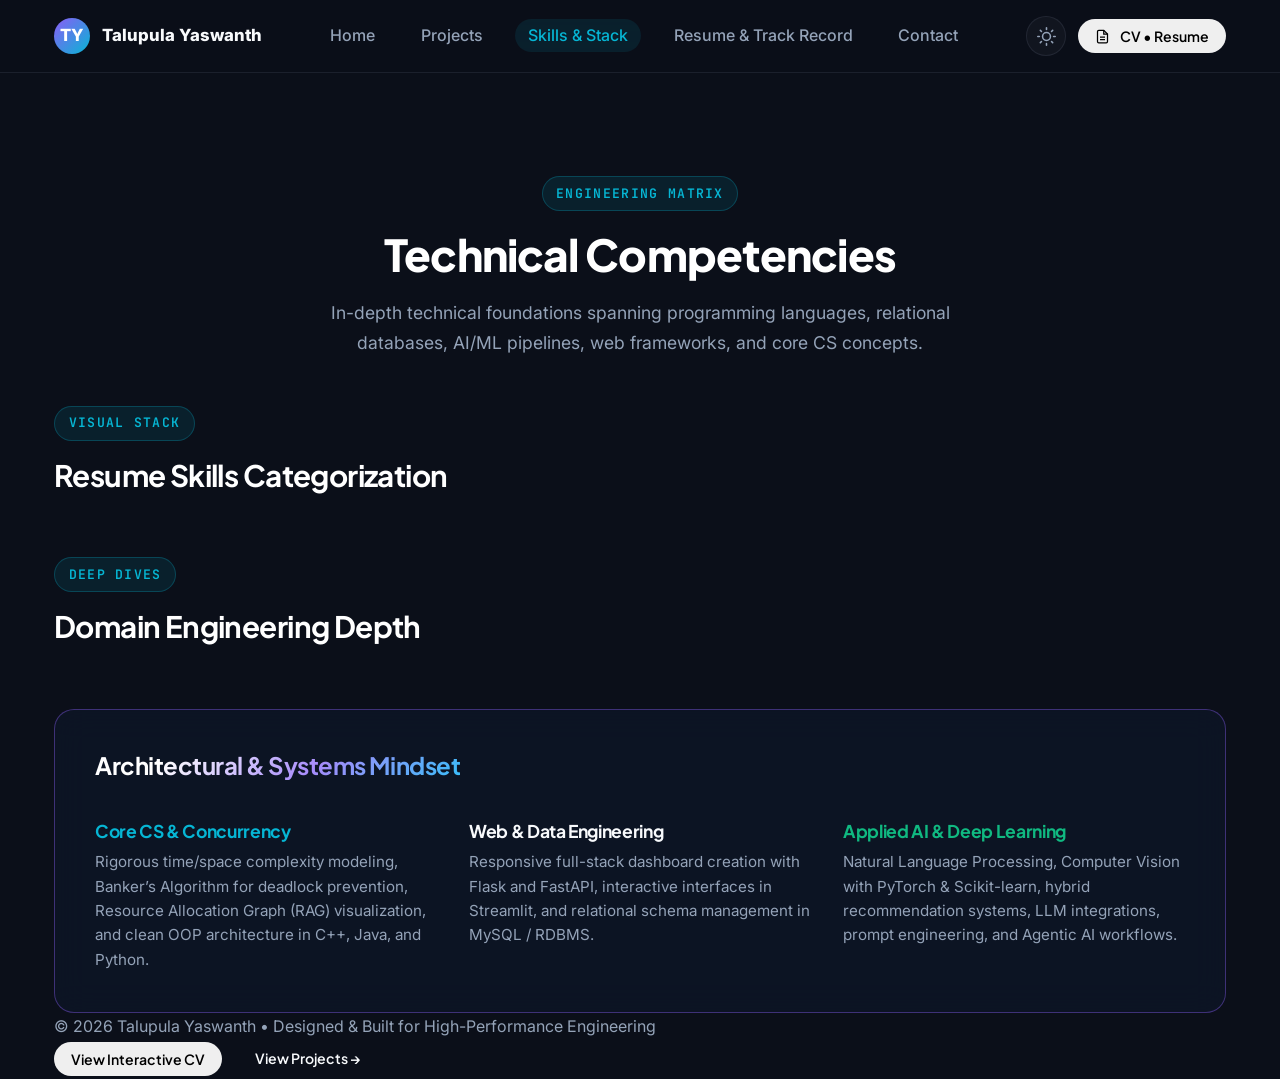
==== commit 91898db0: "Hide raw print CV on screen and implement interactive CV pop-up modal with animation" ====
--- a/competencies.html
+++ b/competencies.html
@@ -60,14 +60,15 @@
           </svg>
         </button>
 
-        <a href="assets/Talupula_Yaswanth_Resume.pdf" download="Talupula_Yaswanth_Resume.pdf" class="btn btn-primary btn-sm" title="Download ATS Resume PDF">
+        <button id="cv-modal-trigger" class="btn btn-primary btn-sm trigger-cv-modal" title="View Interactive CV Pop-up">
           <svg width="15" height="15" viewBox="0 0 24 24" fill="none" stroke="currentColor" stroke-width="2">
-            <path d="M21 15v4a2 2 0 0 1-2 2H5a2 2 0 0 1-2-2v-4"></path>
-            <polyline points="7 10 12 15 17 10"></polyline>
-            <line x1="12" y1="15" x2="12" y2="3"></line>
+            <path d="M14 2H6a2 2 0 0 0-2 2v16a2 2 0 0 0 2 2h12a2 2 0 0 0 2-2V8z"></path>
+            <polyline points="14 2 14 8 20 8"></polyline>
+            <line x1="16" y1="13" x2="8" y2="13"></line>
+            <line x1="16" y1="17" x2="8" y2="17"></line>
           </svg>
-          <span>Resume &bull; CV</span>
-        </a>
+          <span>CV &bull; Resume</span>
+        </button>
 
         <button id="mobile-menu-toggle" class="icon-btn mobile-toggle" aria-label="Open Navigation Menu">
           <svg width="20" height="20" viewBox="0 0 24 24" fill="none" stroke="currentColor" stroke-width="2">
@@ -143,16 +144,25 @@
     </section>
   </main>
 
+  <!-- Interactive CV Showcase Pop-up Modal -->
+  <div id="cv-modal" class="modal-overlay cv-modal-overlay" role="dialog" aria-modal="true" aria-labelledby="cv-modal-name">
+    <div class="modal-content cv-modal-content">
+      <button id="cv-modal-close-btn" class="modal-close" aria-label="Close CV modal">&times;</button>
+      <div id="cv-modal-body"></div>
+    </div>
+  </div>
+
   <footer class="footer">
     <div class="container footer-content">
       <p>&copy; 2026 Talupula Yaswanth &bull; Designed & Built for High-Performance Engineering</p>
-      <div style="display: flex; gap: 1rem;">
+      <div style="display: flex; gap: 1rem; align-items: center; flex-wrap: wrap;">
+        <button class="btn btn-secondary btn-sm trigger-cv-modal">View Interactive CV</button>
         <a href="index.html#projects" class="btn btn-primary btn-sm">View Projects &rarr;</a>
       </div>
     </div>
   </footer>
 
   <script src="js/data.js"></script>
-  <script src="js/app.js?v=5"></script>
+  <script src="js/app.js?v=8"></script>
 </body>
 </html>
--- a/css/style.css
+++ b/css/style.css
@@ -1273,6 +1273,301 @@
   color: var(--text-bright);
 }
 
+/* Screen Reset: Raw print container is strictly for print mode */
+#print-cv-view {
+  display: none !important;
+}
+
+/* ==========================================================================
+   Interactive CV Showcase Modal (Pop-up Experience)
+   ========================================================================== */
+.cv-modal-content {
+  max-width: 880px;
+  width: 94%;
+  max-height: 90vh;
+  padding: 2.25rem;
+  background: #0b1120;
+  border: 1px solid rgba(139, 92, 246, 0.4);
+  box-shadow: 0 25px 50px -12px rgba(0, 0, 0, 0.85), 0 0 45px rgba(139, 92, 246, 0.25);
+  transform: scale(0.92) translateY(24px);
+  transition: transform 0.35s cubic-bezier(0.16, 1, 0.3, 1), opacity 0.3s ease;
+}
+
+.cv-modal-overlay.active .cv-modal-content {
+  transform: scale(1) translateY(0);
+}
+
+.cv-popup-header {
+  display: flex;
+  justify-content: space-between;
+  align-items: flex-start;
+  gap: 1.5rem;
+  border-bottom: 1px solid var(--border-subtle);
+  padding-bottom: 1.5rem;
+  margin-bottom: 1.5rem;
+  flex-wrap: wrap;
+}
+
+.cv-popup-title-block {
+  flex: 1;
+  min-width: 260px;
+}
+
+.cv-popup-name {
+  font-size: 1.9rem;
+  font-weight: 800;
+  letter-spacing: 0.02em;
+  margin: 0.2rem 0;
+}
+
+.cv-popup-role {
+  color: var(--accent-cyan-light);
+  font-size: 0.95rem;
+  font-weight: 600;
+}
+
+.cv-popup-actions {
+  display: flex;
+  align-items: center;
+  gap: 0.75rem;
+  flex-wrap: wrap;
+}
+
+.cv-popup-contact-grid {
+  display: flex;
+  flex-wrap: wrap;
+  gap: 0.6rem;
+  margin-bottom: 1.75rem;
+}
+
+.cv-contact-pill {
+  display: inline-flex;
+  align-items: center;
+  gap: 0.45rem;
+  padding: 0.4rem 0.8rem;
+  background: rgba(255, 255, 255, 0.04);
+  border: 1px solid var(--border-subtle);
+  border-radius: var(--radius-full);
+  font-size: 0.84rem;
+  color: var(--text-main);
+  text-decoration: none;
+  transition: all 0.2s ease;
+}
+
+.cv-contact-pill:hover {
+  border-color: var(--accent-violet-light);
+  background: rgba(139, 92, 246, 0.12);
+  color: #ffffff;
+  transform: translateY(-2px);
+}
+
+.cv-popup-summary {
+  background: linear-gradient(90deg, rgba(139, 92, 246, 0.1) 0%, rgba(6, 182, 212, 0.05) 100%);
+  border-left: 3.5px solid var(--accent-violet);
+  border-radius: var(--radius-sm);
+  padding: 1.15rem 1.4rem;
+  margin-bottom: 1.85rem;
+}
+
+.cv-popup-section {
+  margin-bottom: 1.85rem;
+}
+
+.cv-popup-section-title {
+  font-size: 1.15rem;
+  font-weight: 700;
+  color: var(--text-bright);
+  padding-bottom: 0.5rem;
+  border-bottom: 1px solid var(--border-subtle);
+  margin-bottom: 1rem;
+  display: flex;
+  align-items: center;
+  gap: 0.5rem;
+}
+
+.cv-skills-grid {
+  display: grid;
+  grid-template-columns: repeat(auto-fit, minmax(240px, 1fr));
+  gap: 0.85rem;
+}
+
+.cv-skill-card {
+  background: rgba(255, 255, 255, 0.02);
+  border: 1px solid var(--border-subtle);
+  border-radius: var(--radius-md);
+  padding: 0.95rem;
+}
+
+.cv-skill-cat-title {
+  font-size: 0.88rem;
+  font-weight: 700;
+  color: var(--accent-cyan);
+  margin-bottom: 0.5rem;
+}
+
+.cv-skill-tags {
+  display: flex;
+  flex-wrap: wrap;
+  gap: 0.35rem;
+}
+
+.cv-tag {
+  font-size: 0.78rem;
+  padding: 0.2rem 0.55rem;
+  background: rgba(255, 255, 255, 0.05);
+  border: 1px solid rgba(255, 255, 255, 0.08);
+  border-radius: 5px;
+  color: var(--text-main);
+}
+
+.cv-project-entry {
+  background: rgba(255, 255, 255, 0.02);
+  border: 1px solid var(--border-subtle);
+  border-radius: var(--radius-md);
+  padding: 1.15rem;
+  margin-bottom: 0.85rem;
+}
+
+.cv-entry-header {
+  display: flex;
+  justify-content: space-between;
+  align-items: flex-start;
+  flex-wrap: wrap;
+  gap: 0.5rem;
+  margin-bottom: 0.4rem;
+}
+
+.cv-entry-title {
+  font-size: 1.05rem;
+  font-weight: 700;
+  color: var(--text-bright);
+}
+
+.cv-entry-sub {
+  font-size: 0.86rem;
+  color: var(--accent-cyan-light);
+  margin-top: 0.15rem;
+}
+
+.cv-entry-badge {
+  display: inline-block;
+  font-size: 0.72rem;
+  padding: 0.15rem 0.5rem;
+  border-radius: 4px;
+  background: rgba(6, 182, 212, 0.15);
+  color: var(--accent-cyan-light);
+  font-weight: 600;
+  margin-top: 0.25rem;
+}
+
+.cv-entry-link {
+  font-size: 0.85rem;
+  color: var(--accent-violet-light);
+  text-decoration: none;
+  font-weight: 600;
+  transition: color 0.2s ease;
+}
+
+.cv-entry-link:hover {
+  color: #ffffff;
+  text-decoration: underline;
+}
+
+.cv-entry-bullets {
+  list-style: none;
+  padding-left: 0;
+  margin: 0.5rem 0;
+}
+
+.cv-entry-bullets li {
+  position: relative;
+  padding-left: 1.2rem;
+  font-size: 0.86rem;
+  color: var(--text-muted);
+  line-height: 1.45;
+  margin-bottom: 0.3rem;
+}
+
+.cv-entry-bullets li::before {
+  content: "•";
+  position: absolute;
+  left: 0.25rem;
+  color: var(--accent-violet-light);
+  font-weight: bold;
+}
+
+.cv-entry-tech {
+  font-size: 0.82rem;
+  color: var(--text-muted);
+  margin-top: 0.45rem;
+}
+
+.cv-entry-tech .label {
+  color: var(--accent-cyan);
+  font-weight: 600;
+}
+
+.cv-achieve-box {
+  display: grid;
+  grid-template-columns: repeat(auto-fit, minmax(260px, 1fr));
+  gap: 0.85rem;
+}
+
+.cv-achieve-item {
+  background: rgba(255, 255, 255, 0.02);
+  border: 1px solid var(--border-subtle);
+  border-radius: var(--radius-md);
+  padding: 1rem;
+}
+
+.cv-achieve-stat {
+  display: block;
+  font-size: 1.05rem;
+  font-weight: 800;
+  color: var(--accent-violet-light);
+  margin-bottom: 0.25rem;
+}
+
+.cv-achieve-desc {
+  font-size: 0.84rem;
+  color: var(--text-muted);
+  line-height: 1.4;
+}
+
+.cv-edu-entry {
+  background: rgba(255, 255, 255, 0.02);
+  border: 1px solid var(--border-subtle);
+  border-radius: var(--radius-md);
+  padding: 1rem;
+  margin-bottom: 0.75rem;
+}
+
+.cv-entry-period {
+  font-size: 0.82rem;
+  color: var(--text-dim);
+  font-weight: 600;
+}
+
+.cv-entry-desc {
+  font-size: 0.85rem;
+  color: var(--text-muted);
+  line-height: 1.45;
+  margin-top: 0.35rem;
+}
+
+@media (max-width: 640px) {
+  .cv-modal-content {
+    padding: 1.5rem 1.15rem;
+  }
+  .cv-popup-header {
+    flex-direction: column;
+    align-items: stretch;
+  }
+  .cv-popup-actions {
+    justify-content: flex-start;
+  }
+}
+
 /* Responsive Media Queries */
 @media (max-width: 1024px) {
   .hero-grid {
--- a/css/print.css
+++ b/css/print.css
@@ -3,6 +3,13 @@
    Faithfully matches Talupula Yaswanth's Official 1-Page Resume Layout
    Activates on window.print() or Ctrl+P
    ========================================================================== */
+
+/* Screen Reset: Never show raw print-cv-view on normal browser screens */
+@media screen {
+  #print-cv-view {
+    display: none !important;
+  }
+}
 
 @media print {
   /* Reset and Hide Web-Only Elements */
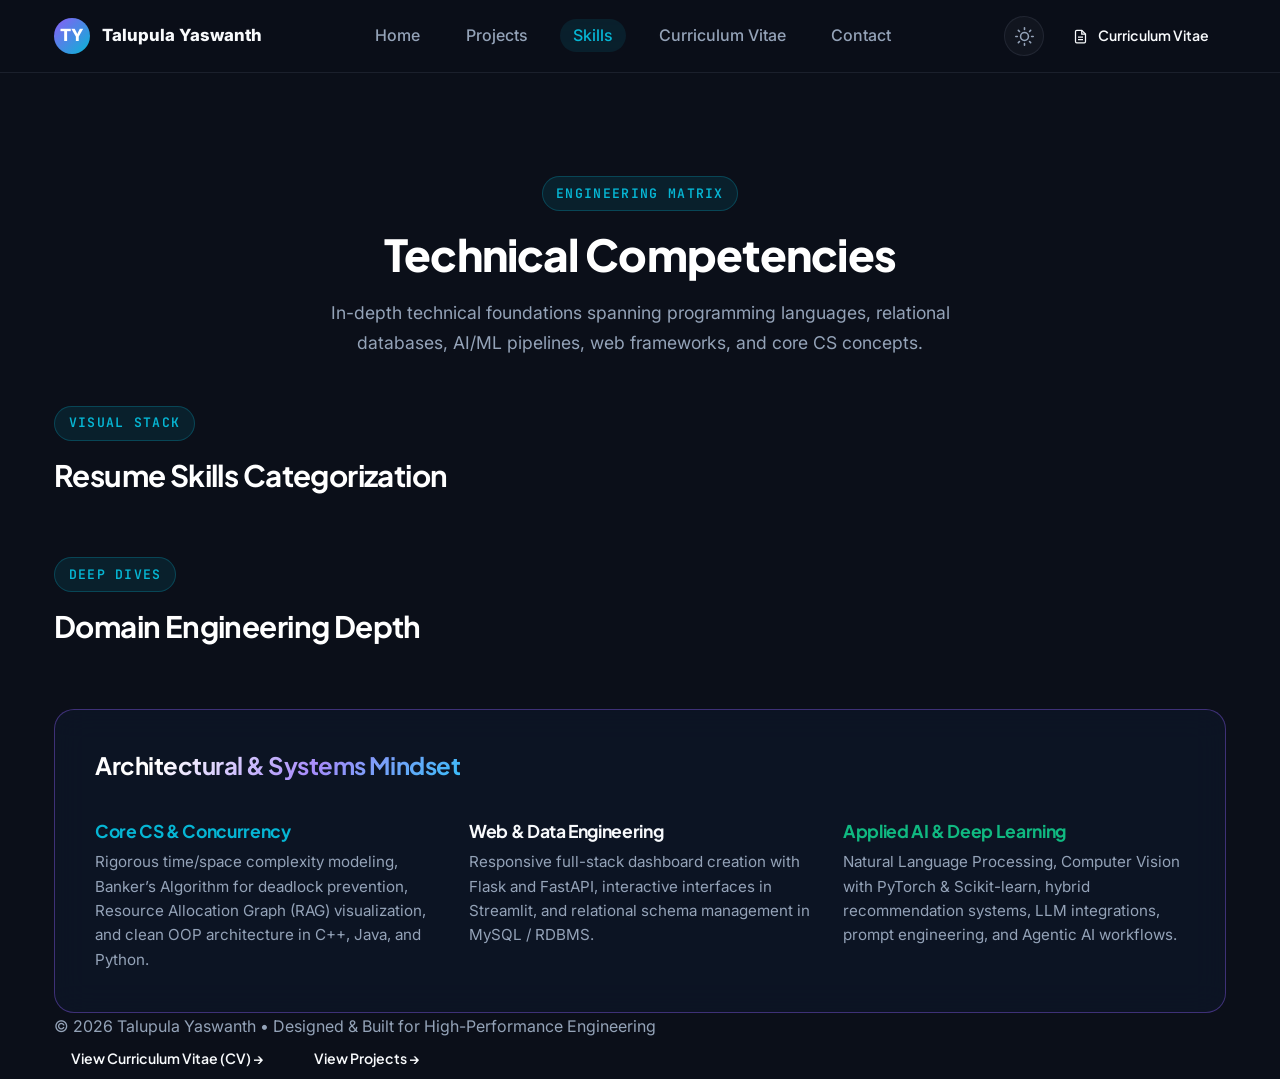
==== commit f17b6a81: "Create dedicated bordered CV document page cv.html and clean up index.html" ====
--- a/competencies.html
+++ b/competencies.html
@@ -37,11 +37,11 @@
 
       <nav>
         <ul class="nav-links">
-          <li><a href="index.html#hero" class="nav-link">Home</a></li>
-          <li><a href="index.html#projects" class="nav-link">Projects</a></li>
-          <li><a href="competencies.html" class="nav-link active">Skills & Stack</a></li>
-          <li><a href="index.html#resume" class="nav-link">Resume & Track Record</a></li>
-          <li><a href="index.html#contact" class="nav-link">Contact</a></li>
+          <li><a href="index.html#about" class="nav-link">Home</a></li>
+          <li><a href="projects.html" class="nav-link">Projects</a></li>
+          <li><a href="competencies.html" class="nav-link active">Skills</a></li>
+          <li><a href="cv.html" class="nav-link">Curriculum Vitae</a></li>
+          <li><a href="contact.html" class="nav-link">Contact</a></li>
         </ul>
       </nav>
 
@@ -60,15 +60,15 @@
           </svg>
         </button>
 
-        <button id="cv-modal-trigger" class="btn btn-primary btn-sm trigger-cv-modal" title="View Interactive CV Pop-up">
+        <a href="cv.html" class="btn btn-primary btn-sm" title="View Official Curriculum Vitae">
           <svg width="15" height="15" viewBox="0 0 24 24" fill="none" stroke="currentColor" stroke-width="2">
             <path d="M14 2H6a2 2 0 0 0-2 2v16a2 2 0 0 0 2 2h12a2 2 0 0 0 2-2V8z"></path>
             <polyline points="14 2 14 8 20 8"></polyline>
             <line x1="16" y1="13" x2="8" y2="13"></line>
             <line x1="16" y1="17" x2="8" y2="17"></line>
           </svg>
-          <span>CV &bull; Resume</span>
-        </button>
+          <span>Curriculum Vitae</span>
+        </a>
 
         <button id="mobile-menu-toggle" class="icon-btn mobile-toggle" aria-label="Open Navigation Menu">
           <svg width="20" height="20" viewBox="0 0 24 24" fill="none" stroke="currentColor" stroke-width="2">
@@ -156,13 +156,13 @@
     <div class="container footer-content">
       <p>&copy; 2026 Talupula Yaswanth &bull; Designed & Built for High-Performance Engineering</p>
       <div style="display: flex; gap: 1rem; align-items: center; flex-wrap: wrap;">
-        <button class="btn btn-secondary btn-sm trigger-cv-modal">View Interactive CV</button>
+        <a href="cv.html" class="btn btn-secondary btn-sm">View Curriculum Vitae (CV) &rarr;</a>
         <a href="index.html#projects" class="btn btn-primary btn-sm">View Projects &rarr;</a>
       </div>
     </div>
   </footer>
 
   <script src="js/data.js"></script>
-  <script src="js/app.js?v=8"></script>
+  <script src="js/app.js?v=9"></script>
 </body>
 </html>
